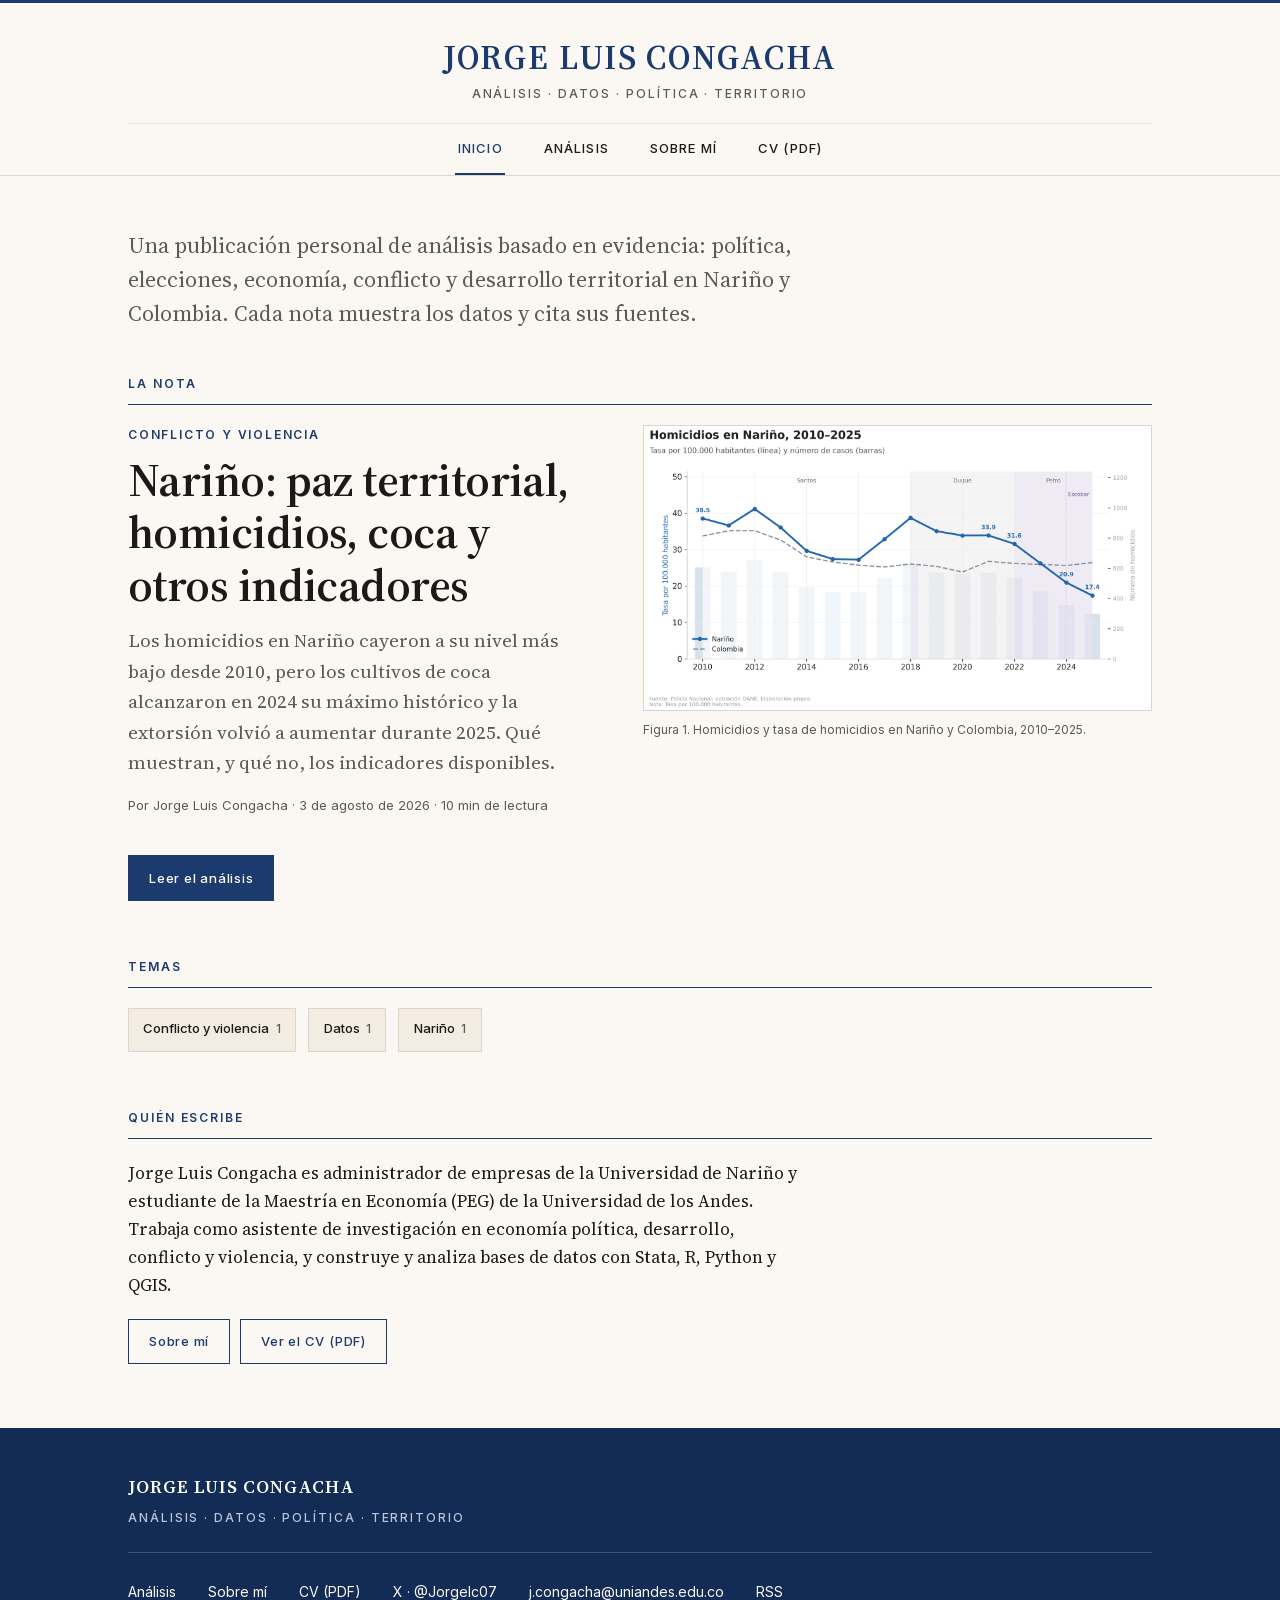
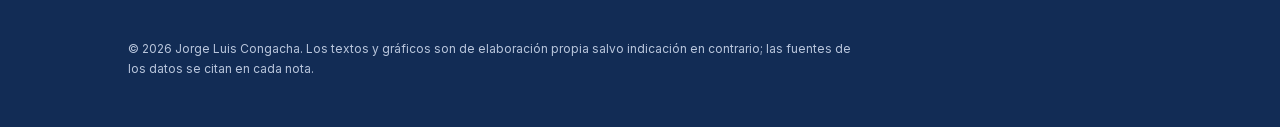
==== docs/index.html @ a746e148 "Sitio generado Salida commiteada para que GitHub Pages la sirva directamente, sin build remoto. Se r" ====
<!doctype html>
<html lang="es">
<head>
<meta charset="utf-8">
<meta name="viewport" content="width=device-width, initial-scale=1">
<title>Jorge Luis Congacha · Análisis · Datos · Política · Territorio</title>
<meta name="description" content="Notas de análisis basadas en datos sobre política, elecciones, economía, conflicto y desarrollo territorial en Nariño y Colombia.">
<link rel="canonical" href="https://jorgelc07.github.io/">
<meta name="author" content="Jorge Luis Congacha">
<meta name="theme-color" content="#1B3B6F">

<meta property="og:type" content="website">
<meta property="og:site_name" content="Jorge Luis Congacha">
<meta property="og:locale" content="es_CO">
<meta property="og:title" content="Jorge Luis Congacha · Análisis · Datos · Política · Territorio">
<meta property="og:description" content="Notas de análisis basadas en datos sobre política, elecciones, economía, conflicto y desarrollo territorial en Nariño y Colombia.">
<meta property="og:url" content="https://jorgelc07.github.io/">
<meta property="og:image" content="https://jorgelc07.github.io/assets/img/social/portada.png">
<meta property="og:image:width" content="1200">
<meta property="og:image:height" content="630">
<meta property="og:image:alt" content="Jorge Luis Congacha · Análisis · Datos · Política · Territorio">


<meta name="twitter:card" content="summary_large_image">
<meta name="twitter:title" content="Jorge Luis Congacha · Análisis · Datos · Política · Territorio">
<meta name="twitter:description" content="Notas de análisis basadas en datos sobre política, elecciones, economía, conflicto y desarrollo territorial en Nariño y Colombia.">
<meta name="twitter:image" content="https://jorgelc07.github.io/assets/img/social/portada.png">
<meta name="twitter:creator" content="@Jorgelc07">

<link rel="icon" href="favicon.svg" type="image/svg+xml">
<link rel="apple-touch-icon" href="assets/img/icono-180.png">
<link rel="alternate" type="application/rss+xml" title="Jorge Luis Congacha" href="feed.xml">
<link rel="preload" as="font" type="font/woff2" href="assets/fuentes/source-serif-4-normal-latin.woff2" crossorigin>
<link rel="stylesheet" href="assets/fuentes/fuentes.css">
<link rel="stylesheet" href="assets/css/estilo.css">
</head>
<body class="pagina-portada">
  <a class="saltar" href="#contenido">Saltar al contenido</a>
  <header class="masthead">
    <div class="contenedor">
      <p class="masthead__marca">
        <a href="index.html">Jorge Luis Congacha</a>
      </p>
      <p class="masthead__lema">Análisis · Datos · Política · Territorio</p>
      <nav class="menu" aria-label="Secciones">
        <ul>
        <li><a href="index.html" aria-current="page">Inicio</a></li>
        <li><a href="analisis/index.html">Análisis</a></li>
        <li><a href="sobre-mi/index.html">Sobre mí</a></li>
        <li><a class="menu__cv" href="assets/documentos/cv-jorge-luis-congacha.pdf">CV<span class="menu__cv-largo"> (PDF)</span></a></li>
        </ul>
      </nav>
    </div>
  </header>
  <main id="contenido">
    <div class="contenedor">
      <p class="entradilla-sitio">Una publicación personal de análisis basado en evidencia: política, elecciones, economía, conflicto y desarrollo territorial en Nariño y Colombia. Cada nota muestra los datos y cita sus fuentes.</p>

      <section class="destacado" aria-labelledby="destacado-titulo">
        <p class="etiqueta-seccion">La nota</p>
        <div class="destacado__grid">
          <div class="destacado__texto">
            <p class="antetitulo">Conflicto y violencia</p>
            <h2 class="destacado__titulo" id="destacado-titulo">
              <a href="articulos/narino-paz-territorial-homicidios-coca/index.html">Nariño: paz territorial, homicidios, coca y otros indicadores</a>
            </h2>
            <p class="destacado__bajada">Los homicidios en Nariño cayeron a su nivel más bajo desde 2010, pero los cultivos de coca alcanzaron en 2024 su máximo histórico y la extorsión volvió a aumentar durante 2025. Qué muestran, y qué no, los indicadores disponibles.</p>
            <p class="metadatos">Por Jorge Luis Congacha · <time datetime="2026-08-03">3 de agosto de 2026</time> · 10 min de lectura</p>
            <p><a class="boton" href="articulos/narino-paz-territorial-homicidios-coca/index.html">Leer el análisis</a></p>
          </div>
          <figure class="destacado__figura">
            <a href="articulos/narino-paz-territorial-homicidios-coca/index.html" tabindex="-1" aria-hidden="true">
              <img src="assets/img/graficos/fig01-homicidios-narino-colombia-2010-2025.png" alt="" width="1600" height="896" decoding="async">
            </a>
            <figcaption>Figura 1. Homicidios y tasa de homicidios en Nariño y Colombia, 2010–2025.</figcaption>
          </figure>
        </div>
      </section>

      <section class="seccion" aria-labelledby="temas-titulo">
        <h2 class="seccion__titulo" id="temas-titulo">Temas</h2>
        <ul class="temas">
      <li><a href="temas/conflicto-y-violencia/index.html">Conflicto y violencia <span>1</span></a></li>
      <li><a href="temas/datos/index.html">Datos <span>1</span></a></li>
      <li><a href="temas/narino/index.html">Nariño <span>1</span></a></li>
    </ul>
      </section>

      <section class="seccion perfil-breve" aria-labelledby="quien">
        <h2 class="seccion__titulo" id="quien">Quién escribe</h2>
        <p>Jorge Luis Congacha es administrador de empresas de la Universidad de Nariño y estudiante de la Maestría en Economía (PEG) de la Universidad de los Andes. Trabaja como asistente de investigación en economía política, desarrollo, conflicto y violencia, y construye y analiza bases de datos con Stata, R, Python y QGIS.</p>
        <p class="perfil-breve__acciones">
          <a class="boton boton--secundario" href="sobre-mi/index.html">Sobre mí</a>
          <a class="boton boton--secundario" href="assets/documentos/cv-jorge-luis-congacha.pdf">Ver el CV (PDF)</a>
        </p>
      </section>
    </div>
  </main>
  <footer class="pie">
    <div class="contenedor">
      <p class="pie__marca">Jorge Luis Congacha</p>
      <p class="pie__lema">Análisis · Datos · Política · Territorio</p>
      <ul class="pie__enlaces">
        <li><a href="analisis/index.html">Análisis</a></li>
        <li><a href="sobre-mi/index.html">Sobre mí</a></li>
        <li><a href="assets/documentos/cv-jorge-luis-congacha.pdf">CV (PDF)</a></li>
        <li><a href="https://x.com/Jorgelc07" rel="me noopener">X · @Jorgelc07</a></li>
        <li><a href="mailto:j.congacha@uniandes.edu.co">j.congacha@uniandes.edu.co</a></li>
        <li><a href="feed.xml">RSS</a></li>
      </ul>
      <p class="pie__legal">© 2026 Jorge Luis Congacha. Los textos y gráficos son de elaboración propia salvo indicación en contrario; las fuentes de los datos se citan en cada nota.</p>
    </div>
  </footer>
</body>
</html>
---- docs/assets/fuentes/fuentes.css ----
/* Tipografías auto-alojadas. Generado por scripts/descargar_fuentes.py.
   Source Serif 4 y Inter: SIL Open Font License 1.1.
   No editar a mano: se regenera con el script. */

@font-face {
  font-family: 'Inter';
  font-style: normal;
  font-weight: 400;
  font-display: swap;
  src: url(inter-normal-latin-ext.woff2) format('woff2');
  unicode-range: U+0100-02BA, U+02BD-02C5, U+02C7-02CC, U+02CE-02D7, U+02DD-02FF, U+0304, U+0308, U+0329, U+1D00-1DBF, U+1E00-1E9F, U+1EF2-1EFF, U+2020, U+20A0-20AB, U+20AD-20C0, U+2113, U+2C60-2C7F, U+A720-A7FF;
}

@font-face {
  font-family: 'Inter';
  font-style: normal;
  font-weight: 400;
  font-display: swap;
  src: url(inter-normal-latin.woff2) format('woff2');
  unicode-range: U+0000-00FF, U+0131, U+0152-0153, U+02BB-02BC, U+02C6, U+02DA, U+02DC, U+0304, U+0308, U+0329, U+2000-206F, U+20AC, U+2122, U+2191, U+2193, U+2212, U+2215, U+FEFF, U+FFFD;
}

@font-face {
  font-family: 'Inter';
  font-style: normal;
  font-weight: 500;
  font-display: swap;
  src: url(inter-normal-latin-ext.woff2) format('woff2');
  unicode-range: U+0100-02BA, U+02BD-02C5, U+02C7-02CC, U+02CE-02D7, U+02DD-02FF, U+0304, U+0308, U+0329, U+1D00-1DBF, U+1E00-1E9F, U+1EF2-1EFF, U+2020, U+20A0-20AB, U+20AD-20C0, U+2113, U+2C60-2C7F, U+A720-A7FF;
}

@font-face {
  font-family: 'Inter';
  font-style: normal;
  font-weight: 500;
  font-display: swap;
  src: url(inter-normal-latin.woff2) format('woff2');
  unicode-range: U+0000-00FF, U+0131, U+0152-0153, U+02BB-02BC, U+02C6, U+02DA, U+02DC, U+0304, U+0308, U+0329, U+2000-206F, U+20AC, U+2122, U+2191, U+2193, U+2212, U+2215, U+FEFF, U+FFFD;
}

@font-face {
  font-family: 'Inter';
  font-style: normal;
  font-weight: 600;
  font-display: swap;
  src: url(inter-normal-latin-ext.woff2) format('woff2');
  unicode-range: U+0100-02BA, U+02BD-02C5, U+02C7-02CC, U+02CE-02D7, U+02DD-02FF, U+0304, U+0308, U+0329, U+1D00-1DBF, U+1E00-1E9F, U+1EF2-1EFF, U+2020, U+20A0-20AB, U+20AD-20C0, U+2113, U+2C60-2C7F, U+A720-A7FF;
}

@font-face {
  font-family: 'Inter';
  font-style: normal;
  font-weight: 600;
  font-display: swap;
  src: url(inter-normal-latin.woff2) format('woff2');
  unicode-range: U+0000-00FF, U+0131, U+0152-0153, U+02BB-02BC, U+02C6, U+02DA, U+02DC, U+0304, U+0308, U+0329, U+2000-206F, U+20AC, U+2122, U+2191, U+2193, U+2212, U+2215, U+FEFF, U+FFFD;
}

@font-face {
  font-family: 'Source Serif 4';
  font-style: italic;
  font-weight: 400;
  font-display: swap;
  src: url(source-serif-4-italic-latin-ext.woff2) format('woff2');
  unicode-range: U+0100-02BA, U+02BD-02C5, U+02C7-02CC, U+02CE-02D7, U+02DD-02FF, U+0304, U+0308, U+0329, U+1D00-1DBF, U+1E00-1E9F, U+1EF2-1EFF, U+2020, U+20A0-20AB, U+20AD-20C0, U+2113, U+2C60-2C7F, U+A720-A7FF;
}

@font-face {
  font-family: 'Source Serif 4';
  font-style: italic;
  font-weight: 400;
  font-display: swap;
  src: url(source-serif-4-italic-latin.woff2) format('woff2');
  unicode-range: U+0000-00FF, U+0131, U+0152-0153, U+02BB-02BC, U+02C6, U+02DA, U+02DC, U+0304, U+0308, U+0329, U+2000-206F, U+20AC, U+2122, U+2191, U+2193, U+2212, U+2215, U+FEFF, U+FFFD;
}

@font-face {
  font-family: 'Source Serif 4';
  font-style: normal;
  font-weight: 400;
  font-display: swap;
  src: url(source-serif-4-normal-latin-ext.woff2) format('woff2');
  unicode-range: U+0100-02BA, U+02BD-02C5, U+02C7-02CC, U+02CE-02D7, U+02DD-02FF, U+0304, U+0308, U+0329, U+1D00-1DBF, U+1E00-1E9F, U+1EF2-1EFF, U+2020, U+20A0-20AB, U+20AD-20C0, U+2113, U+2C60-2C7F, U+A720-A7FF;
}

@font-face {
  font-family: 'Source Serif 4';
  font-style: normal;
  font-weight: 400;
  font-display: swap;
  src: url(source-serif-4-normal-latin.woff2) format('woff2');
  unicode-range: U+0000-00FF, U+0131, U+0152-0153, U+02BB-02BC, U+02C6, U+02DA, U+02DC, U+0304, U+0308, U+0329, U+2000-206F, U+20AC, U+2122, U+2191, U+2193, U+2212, U+2215, U+FEFF, U+FFFD;
}

@font-face {
  font-family: 'Source Serif 4';
  font-style: normal;
  font-weight: 600;
  font-display: swap;
  src: url(source-serif-4-normal-latin-ext.woff2) format('woff2');
  unicode-range: U+0100-02BA, U+02BD-02C5, U+02C7-02CC, U+02CE-02D7, U+02DD-02FF, U+0304, U+0308, U+0329, U+1D00-1DBF, U+1E00-1E9F, U+1EF2-1EFF, U+2020, U+20A0-20AB, U+20AD-20C0, U+2113, U+2C60-2C7F, U+A720-A7FF;
}

@font-face {
  font-family: 'Source Serif 4';
  font-style: normal;
  font-weight: 600;
  font-display: swap;
  src: url(source-serif-4-normal-latin.woff2) format('woff2');
  unicode-range: U+0000-00FF, U+0131, U+0152-0153, U+02BB-02BC, U+02C6, U+02DA, U+02DC, U+0304, U+0308, U+0329, U+2000-206F, U+20AC, U+2122, U+2191, U+2193, U+2212, U+2215, U+FEFF, U+FFFD;
}

@font-face {
  font-family: 'Source Serif 4';
  font-style: normal;
  font-weight: 700;
  font-display: swap;
  src: url(source-serif-4-normal-latin-ext.woff2) format('woff2');
  unicode-range: U+0100-02BA, U+02BD-02C5, U+02C7-02CC, U+02CE-02D7, U+02DD-02FF, U+0304, U+0308, U+0329, U+1D00-1DBF, U+1E00-1E9F, U+1EF2-1EFF, U+2020, U+20A0-20AB, U+20AD-20C0, U+2113, U+2C60-2C7F, U+A720-A7FF;
}

@font-face {
  font-family: 'Source Serif 4';
  font-style: normal;
  font-weight: 700;
  font-display: swap;
  src: url(source-serif-4-normal-latin.woff2) format('woff2');
  unicode-range: U+0000-00FF, U+0131, U+0152-0153, U+02BB-02BC, U+02C6, U+02DA, U+02DC, U+0304, U+0308, U+0329, U+2000-206F, U+20AC, U+2122, U+2191, U+2193, U+2212, U+2215, U+FEFF, U+FFFD;
}
---- docs/assets/css/estilo.css ----
/* ==========================================================================
   Jorge Luis Congacha — hoja de estilos única
   Publicación personal de análisis. Estética de prensa impresa:
   papel cálido, azul editorial, serif para leer, sans para la interfaz.
   Sin frameworks. Sin JavaScript. Mobile primero.
   ========================================================================== */

:root {
  /* Color */
  --azul: #1B3B6F;          /* azul editorial: cabecera, titulares, enlaces */
  --azul-profundo: #122C55; /* hover, pie de página */
  --azul-claro: #3763A5;    /* acentos discretos */
  --papel: #FBF8F3;         /* fondo general, nunca blanco puro */
  --papel-sombra: #F2ECE2;  /* bloques secundarios */
  --blanco: #FFFFFF;        /* solo las placas de los gráficos */
  --tinta: #1B1A18;         /* texto de lectura */
  --gris-tinta: #5E5951;    /* metadatos, pies de figura */
  --filete: #DDD5C8;        /* líneas */
  --filete-suave: #EAE3D7;

  /* Tipografía */
  --serif: 'Source Serif 4', Georgia, 'Times New Roman', serif;
  --sans: 'Inter', -apple-system, BlinkMacSystemFont, 'Segoe UI', Roboto, sans-serif;

  /* Medidas */
  --columna-texto: 36rem;   /* ancho cómodo de lectura, ~68 caracteres */
  --columna-ancha: 54rem;   /* gráficos: se salen del texto sin desbordar */
  --contenedor: 68rem;
  --margen: 1.25rem;
}

/* --------------------------------------------------------------- base */

*, *::before, *::after { box-sizing: border-box; }

html {
  -webkit-text-size-adjust: 100%;
  scroll-behavior: smooth;
  /* Ancla los saltos internos por debajo de la cabecera */
  scroll-padding-top: 2rem;
}

body {
  margin: 0;
  background: var(--papel);
  color: var(--tinta);
  font-family: var(--serif);
  font-size: 1.0625rem;
  line-height: 1.7;
  border-top: 3px solid var(--azul);
  -webkit-font-smoothing: antialiased;
  text-rendering: optimizeLegibility;
  overflow-wrap: break-word;
}

img { max-width: 100%; height: auto; display: block; }

a { color: var(--azul); text-decoration-thickness: 1px; text-underline-offset: 0.15em; }
a:hover { color: var(--azul-profundo); }

:focus-visible {
  outline: 2px solid var(--azul);
  outline-offset: 3px;
  border-radius: 1px;
}

hr {
  border: 0;
  border-top: 1px solid var(--filete);
  margin: 2.5rem 0;
}

code {
  font-family: ui-monospace, SFMono-Regular, Menlo, monospace;
  font-size: 0.9em;
  background: var(--papel-sombra);
  padding: 0.1em 0.35em;
}

.saltar {
  position: absolute;
  left: -9999px;
  top: 0;
  background: var(--azul);
  color: var(--papel);
  padding: 0.75rem 1.25rem;
  font-family: var(--sans);
  font-size: 0.9375rem;
  z-index: 10;
}
.saltar:focus { left: 0; color: var(--papel); }

.contenedor {
  width: 100%;
  max-width: var(--contenedor);
  margin: 0 auto;
  padding: 0 var(--margen);
}
.contenedor--estrecho { max-width: 46rem; }

/* --------------------------------------------------------- cabecera */

.masthead {
  border-bottom: 1px solid var(--filete);
  padding: 1.5rem 0 0;
  text-align: center;
}

.masthead__marca {
  margin: 0;
  font-family: var(--serif);
  font-weight: 600;
  font-size: clamp(1.375rem, 1.05rem + 1.6vw, 2.125rem);
  line-height: 1.1;
  letter-spacing: 0.055em;
  text-transform: uppercase;
}
.masthead__marca a { color: var(--azul); text-decoration: none; }
.masthead__marca a:hover { color: var(--azul-profundo); }

.masthead__lema {
  margin: 0.5rem 0 0;
  font-family: var(--sans);
  font-size: 0.75rem;
  font-weight: 500;
  letter-spacing: 0.16em;
  text-transform: uppercase;
  color: var(--gris-tinta);
}

.menu { margin-top: 1.125rem; border-top: 1px solid var(--filete-suave); }
.menu ul {
  list-style: none;
  margin: 0;
  padding: 0;
  display: flex;
  flex-wrap: wrap;
  justify-content: center;
  gap: 0 1.5rem;
}
.menu a {
  display: block;
  padding: 0.85rem 0.15rem;
  font-family: var(--sans);
  font-size: 0.8125rem;
  font-weight: 500;
  letter-spacing: 0.09em;
  text-transform: uppercase;
  color: var(--tinta);
  text-decoration: none;
  border-bottom: 2px solid transparent;
}
.menu a:hover { color: var(--azul); border-bottom-color: var(--filete); }
.menu a[aria-current="page"] { color: var(--azul); border-bottom-color: var(--azul); }

/* --------------------------------------------------------- elementos comunes */

.antetitulo {
  margin: 0 0 0.5rem;
  font-family: var(--sans);
  font-size: 0.75rem;
  font-weight: 600;
  letter-spacing: 0.15em;
  text-transform: uppercase;
  color: var(--azul);
}
.antetitulo a { color: inherit; text-decoration: none; }
.antetitulo a:hover { text-decoration: underline; }

.metadatos {
  margin: 0;
  font-family: var(--sans);
  font-size: 0.8125rem;
  line-height: 1.6;
  color: var(--gris-tinta);
}
.metadatos a { color: var(--gris-tinta); }

.bajada {
  font-family: var(--serif);
  font-size: clamp(1.0625rem, 1rem + 0.4vw, 1.25rem);
  line-height: 1.55;
  color: var(--gris-tinta);
  margin: 0.75rem 0 0;
}

.etiqueta-seccion,
.seccion__titulo {
  font-family: var(--sans);
  font-size: 0.75rem;
  font-weight: 600;
  letter-spacing: 0.16em;
  text-transform: uppercase;
  color: var(--azul);
  margin: 0 0 1.25rem;
  padding-bottom: 0.6rem;
  border-bottom: 1px solid var(--azul);
}

.boton {
  display: inline-block;
  min-height: 44px;
  padding: 0.7rem 1.25rem;
  background: var(--azul);
  color: var(--papel);
  font-family: var(--sans);
  font-size: 0.8125rem;
  font-weight: 500;
  letter-spacing: 0.06em;
  line-height: 1.6;
  text-decoration: none;
  border: 1px solid var(--azul);
  transition: background-color 0.15s ease;
}
.boton:hover { background: var(--azul-profundo); border-color: var(--azul-profundo); color: var(--papel); }

.boton--secundario {
  background: transparent;
  color: var(--azul);
}
.boton--secundario:hover { background: var(--azul); color: var(--papel); }

.acciones {
  display: flex;
  flex-wrap: wrap;
  gap: 0.625rem;
  margin-top: 1.5rem;
}

/* --------------------------------------------------------- portada */

.entradilla-sitio {
  max-width: 42rem;
  margin: 2.5rem 0 2.75rem;
  font-family: var(--serif);
  font-size: clamp(1.125rem, 1.03rem + 0.5vw, 1.375rem);
  line-height: 1.55;
  color: var(--gris-tinta);
}

.destacado { margin-bottom: 3.5rem; }

.destacado__grid { display: grid; gap: 1.75rem; }

.destacado__titulo {
  font-family: var(--serif);
  font-weight: 600;
  font-size: clamp(1.75rem, 1.25rem + 2.2vw, 2.875rem);
  line-height: 1.14;
  letter-spacing: -0.012em;
  margin: 0;
}
.destacado__titulo a { color: var(--tinta); text-decoration: none; }
.destacado__titulo a:hover { color: var(--azul); }

.destacado__bajada {
  font-family: var(--serif);
  font-size: clamp(1.0625rem, 1rem + 0.35vw, 1.1875rem);
  line-height: 1.6;
  color: var(--gris-tinta);
  margin: 0.9rem 0 1.1rem;
}

.destacado__texto .boton { margin-top: 1.35rem; }
.destacado__texto p:last-child { margin-bottom: 0; }

.destacado__figura { margin: 0; }
.destacado__figura img {
  width: 100%;
  background: var(--blanco);
  border: 1px solid var(--filete);
}
.destacado__figura figcaption {
  margin-top: 0.6rem;
  font-family: var(--sans);
  font-size: 0.75rem;
  line-height: 1.5;
  color: var(--gris-tinta);
}

.seccion { margin-bottom: 3.5rem; }
.seccion__mas {
  margin: 1.5rem 0 0;
  font-family: var(--sans);
  font-size: 0.8125rem;
  letter-spacing: 0.04em;
}

/* --------------------------------------------------------- listado de notas */

.lista-notas { display: grid; gap: 0; }

.resena {
  display: grid;
  gap: 1rem;
  padding: 1.5rem 0;
  border-bottom: 1px solid var(--filete-suave);
}
.resena:first-child { padding-top: 0; }

.resena__imagen { display: block; }
.resena__imagen img {
  width: 100%;
  background: var(--blanco);
  border: 1px solid var(--filete);
}

.resena__titulo {
  font-family: var(--serif);
  font-weight: 600;
  font-size: clamp(1.25rem, 1.13rem + 0.6vw, 1.5rem);
  line-height: 1.22;
  margin: 0 0 0.5rem;
}
.resena__titulo a { color: var(--tinta); text-decoration: none; }
.resena__titulo a:hover { color: var(--azul); }

.resena__bajada {
  margin: 0 0 0.6rem;
  font-size: 1rem;
  line-height: 1.6;
  color: var(--gris-tinta);
}

/* --------------------------------------------------------- temas */

.temas {
  list-style: none;
  margin: 0;
  padding: 0;
  display: flex;
  flex-wrap: wrap;
  gap: 0.5rem 0.75rem;
}
.temas a {
  display: inline-flex;
  align-items: baseline;
  gap: 0.4rem;
  min-height: 44px;
  padding: 0.55rem 0.9rem;
  border: 1px solid var(--filete);
  background: var(--papel-sombra);
  font-family: var(--sans);
  font-size: 0.8125rem;
  font-weight: 500;
  color: var(--tinta);
  text-decoration: none;
}
.temas a:hover { border-color: var(--azul); color: var(--azul); }
.temas span { font-size: 0.75rem; color: var(--gris-tinta); }

/* --------------------------------------------------------- perfil breve */

.perfil-breve p {
  max-width: 42rem;
  margin: 0 0 1.25rem;
  font-size: 1.0625rem;
  line-height: 1.65;
}
.perfil-breve__acciones {
  display: flex;
  flex-wrap: wrap;
  gap: 0.625rem;
}

/* --------------------------------------------------------- cabecera de sección */

.cabecera-seccion {
  padding: 2.5rem 0 1.75rem;
  border-bottom: 1px solid var(--filete);
  margin-bottom: 0.5rem;
}
.cabecera-seccion h1 {
  font-family: var(--serif);
  font-weight: 600;
  font-size: clamp(1.875rem, 1.4rem + 2vw, 2.75rem);
  line-height: 1.15;
  margin: 0;
  color: var(--tinta);
}

/* --------------------------------------------------------- la nota */

.nota { padding: 0 0 1rem; }

.nota__cabecera {
  max-width: var(--columna-texto);
  margin: 0 auto;
  padding: 2.5rem var(--margen) 2rem;
  border-bottom: 1px solid var(--filete);
  /* El padding lateral se suma al ancho para no estrechar el texto */
  box-sizing: content-box;
}

.nota__cabecera h1 {
  font-family: var(--serif);
  font-weight: 600;
  font-size: clamp(1.875rem, 1.25rem + 2.7vw, 3rem);
  line-height: 1.12;
  letter-spacing: -0.014em;
  margin: 0;
  color: var(--tinta);
  text-wrap: balance;
}

.firma {
  margin-top: 1.5rem;
  padding-top: 1.15rem;
  border-top: 1px solid var(--filete-suave);
}
.firma__autor {
  margin: 0 0 0.3rem;
  font-family: var(--sans);
  font-size: 0.9375rem;
  line-height: 1.5;
}
.firma__autor strong { font-weight: 600; }

/* Rejilla del cuerpo: el texto va en la columna central y los gráficos
   se salen a una columna más ancha, sin desbordar nunca la pantalla. */
.cuerpo {
  display: grid;
  /* Los sufijos -start y -end son palabras reservadas de CSS: solo con ellas
     funciona la forma corta `grid-column: texto`. No traducirlos. */
  grid-template-columns:
    [ancho-start] minmax(var(--margen), 1fr)
    [texto-start] min(var(--columna-texto), 100% - var(--margen) * 2)
    [texto-end] minmax(var(--margen), 1fr)
    [ancho-end];
  max-width: var(--columna-ancha);
  margin: 0 auto;
  padding: 2rem 0 0;
}
.cuerpo > * { grid-column: texto; margin-left: 0; margin-right: 0; }

.cuerpo p {
  margin: 0 0 1.4rem;
  font-size: clamp(1.0625rem, 1.02rem + 0.22vw, 1.1875rem);
  line-height: 1.75;
}
.cuerpo p.entradilla {
  font-size: clamp(1.1875rem, 1.1rem + 0.4vw, 1.375rem);
  line-height: 1.6;
  color: var(--tinta);
  margin-bottom: 1.6rem;
}

.cuerpo h2 {
  font-family: var(--serif);
  font-weight: 600;
  font-size: clamp(1.4375rem, 1.2rem + 1.05vw, 1.875rem);
  line-height: 1.22;
  margin: 3rem 0 1.1rem;
  padding-top: 1.1rem;
  border-top: 2px solid var(--azul);
  color: var(--azul);
}
.cuerpo h3 {
  font-family: var(--serif);
  font-weight: 600;
  font-size: clamp(1.1875rem, 1.1rem + 0.45vw, 1.375rem);
  line-height: 1.3;
  margin: 2.25rem 0 0.75rem;
}

.cuerpo ul, .cuerpo ol { margin: 0 0 1.4rem; padding-left: 1.35rem; }
.cuerpo li { margin-bottom: 0.55rem; line-height: 1.7; }

.cita {
  margin: 2rem 0;
  padding: 0 0 0 1.25rem;
  border-left: 3px solid var(--azul);
}
.cita p {
  font-size: clamp(1.125rem, 1.05rem + 0.4vw, 1.3125rem);
  line-height: 1.5;
  color: var(--azul);
  margin: 0;
}

/* Gráficos: lámina blanca con filete, porque los PNG traen fondo blanco. */
.figura {
  grid-column: ancho;
  margin: 2.5rem 0 2.75rem;
  padding: 0 var(--margen);
}
.figura picture { display: block; }
.figura img {
  width: 100%;
  background: var(--blanco);
  border: 1px solid var(--filete);
}
.figura figcaption {
  display: block;
  margin-top: 0.75rem;
  font-family: var(--sans);
  font-size: 0.8125rem;
  line-height: 1.55;
  color: var(--gris-tinta);
}
.figura__pie {
  display: block;
  font-weight: 500;
  color: var(--tinta);
}
.figura__fuente,
.figura__nota {
  display: block;
  margin-top: 0.2rem;
  font-size: 0.75rem;
  color: var(--gris-tinta);
}

/* --------------------------------------------------------- fuentes y cierre */

.fuentes,
.nota__pie {
  max-width: var(--columna-texto);
  margin: 0 auto;
  padding-left: var(--margen);
  padding-right: var(--margen);
  box-sizing: content-box;
}

.fuentes {
  margin-top: 3rem;
  padding-top: 1.5rem;
  border-top: 2px solid var(--azul);
}
.fuentes h2 {
  font-family: var(--sans);
  font-size: 0.75rem;
  font-weight: 600;
  letter-spacing: 0.16em;
  text-transform: uppercase;
  color: var(--azul);
  margin: 0 0 1rem;
}
.fuentes ul { margin: 0; padding-left: 1.15rem; }
.fuentes li {
  margin-bottom: 0.6rem;
  font-family: var(--sans);
  font-size: 0.875rem;
  line-height: 1.6;
  color: var(--gris-tinta);
}

.nota__pie {
  margin-top: 2.5rem;
  padding-top: 1.5rem;
  border-top: 1px solid var(--filete);
}
.nota__pie .metadatos { margin-bottom: 0.5rem; }
.volver {
  font-family: var(--sans);
  font-size: 0.8125rem;
  font-weight: 500;
  letter-spacing: 0.04em;
}

/* --------------------------------------------------------- páginas fijas */

.pagina .cuerpo {
  display: block;
  max-width: none;
  padding-top: 2rem;
}
.pagina .cuerpo p.entradilla { font-size: clamp(1.125rem, 1.05rem + 0.35vw, 1.25rem); }
.pagina .cuerpo h2 { font-size: clamp(1.3125rem, 1.2rem + 0.6vw, 1.625rem); }
.acciones--pagina { margin-top: 2rem; }

/* --------------------------------------------------------- pie de página */

.pie {
  margin-top: 4rem;
  padding: 2.75rem 0 3rem;
  background: var(--azul-profundo);
  color: var(--papel);
}
.pie__marca {
  margin: 0;
  font-family: var(--serif);
  font-weight: 600;
  font-size: 1.125rem;
  letter-spacing: 0.055em;
  text-transform: uppercase;
}
.pie__lema {
  margin: 0.35rem 0 1.5rem;
  font-family: var(--sans);
  font-size: 0.75rem;
  font-weight: 500;
  letter-spacing: 0.16em;
  text-transform: uppercase;
  color: #B9C6DC;
}
.pie__enlaces {
  list-style: none;
  margin: 0 0 1.75rem;
  padding: 0;
  display: flex;
  flex-wrap: wrap;
  gap: 0.25rem 1.5rem;
  border-top: 1px solid rgba(251, 248, 243, 0.2);
  padding-top: 1.25rem;
}
.pie__enlaces a {
  display: block;
  padding: 0.4rem 0;
  font-family: var(--sans);
  font-size: 0.875rem;
  color: var(--papel);
  text-decoration: none;
  border-bottom: 1px solid transparent;
}
.pie__enlaces a:hover { color: var(--papel); border-bottom-color: var(--papel); }
.pie__legal {
  margin: 0;
  max-width: 46rem;
  font-family: var(--sans);
  font-size: 0.75rem;
  line-height: 1.65;
  color: #B9C6DC;
}
.pie :focus-visible { outline-color: var(--papel); }

/* ==========================================================================
   Pantallas medianas y grandes
   ========================================================================== */

/* En móvil los gráficos van de borde a borde: son densos y cada píxel de ancho
   cuenta para que se lean los números. El pie conserva su margen. */
@media (max-width: 33.99em) {
  .figura { padding: 0; }
  .figura img { border-left: 0; border-right: 0; }
  .figura figcaption { padding: 0 var(--margen); }
}

@media (min-width: 34em) {
  body { font-size: 1.125rem; }

  .resena {
    grid-template-columns: 11rem 1fr;
    gap: 1.25rem;
    align-items: start;
  }
  .resena--grande { grid-template-columns: 1fr; }
}

@media (min-width: 48em) {
  :root { --margen: 2rem; }

  .masthead { padding-top: 2.25rem; }
  .menu ul { gap: 0 2.25rem; }

  .destacado__grid {
    grid-template-columns: 1fr 1.1fr;
    gap: 2.5rem;
    align-items: start;
  }

  .resena { grid-template-columns: 14rem 1fr; gap: 1.75rem; padding: 2rem 0; }

  .pie__enlaces { gap: 0.25rem 2rem; }
}

@media (min-width: 62em) {
  .entradilla-sitio { margin-top: 3.25rem; }
  .destacado__grid { gap: 3.25rem; }
  .nota__cabecera { padding-top: 3.5rem; }
}

/* ==========================================================================
   Accesibilidad e impresión
   ========================================================================== */

@media (prefers-reduced-motion: reduce) {
  html { scroll-behavior: auto; }
  *, *::before, *::after {
    animation-duration: 0.01ms !important;
    animation-iteration-count: 1 !important;
    transition-duration: 0.01ms !important;
  }
}

@media print {
  body { background: #fff; border-top: 0; font-size: 11pt; }
  .masthead .menu, .acciones, .pie__enlaces, .saltar, .seccion__mas { display: none; }
  .pie { background: none; color: #000; margin-top: 2rem; padding-top: 1rem; border-top: 1px solid #999; }
  .pie__lema, .pie__legal { color: #444; }
  .cuerpo { display: block; max-width: none; }
  .figura { padding: 0; break-inside: avoid; }
  a { text-decoration: underline; }
}
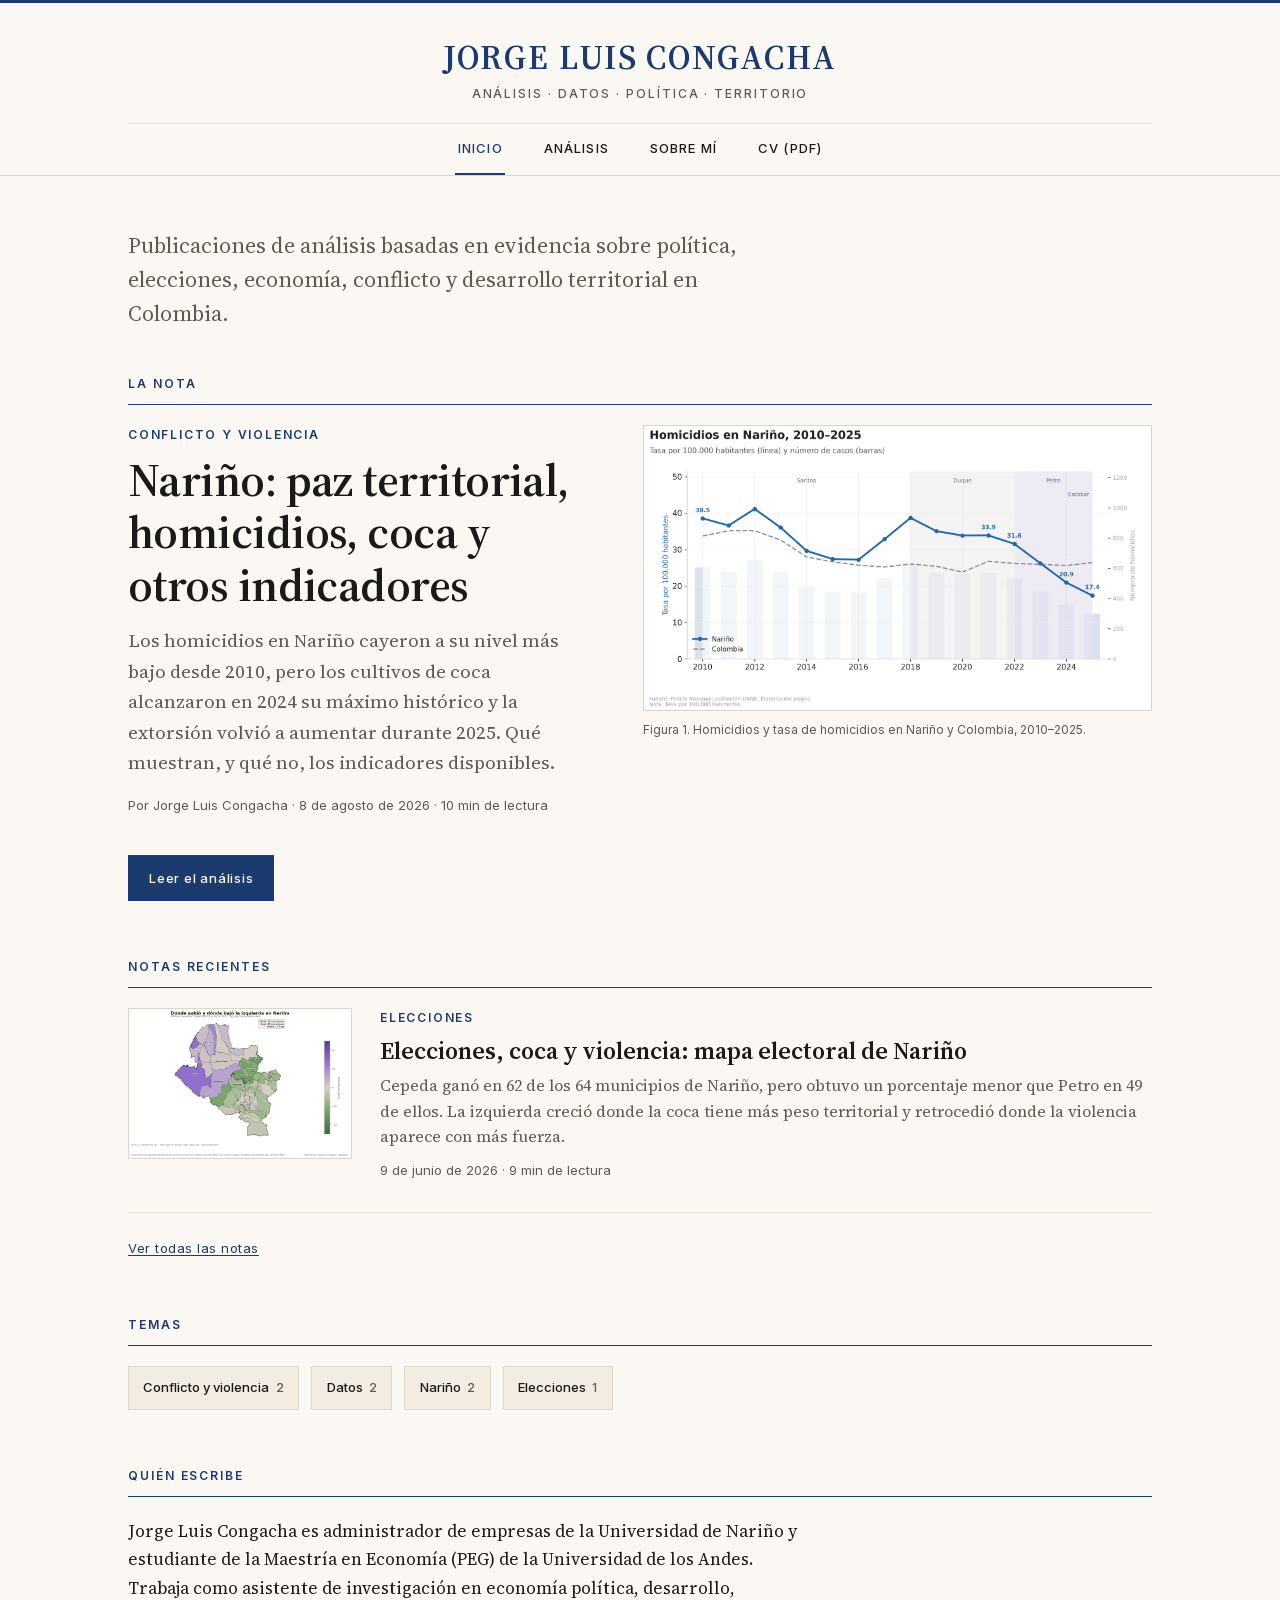
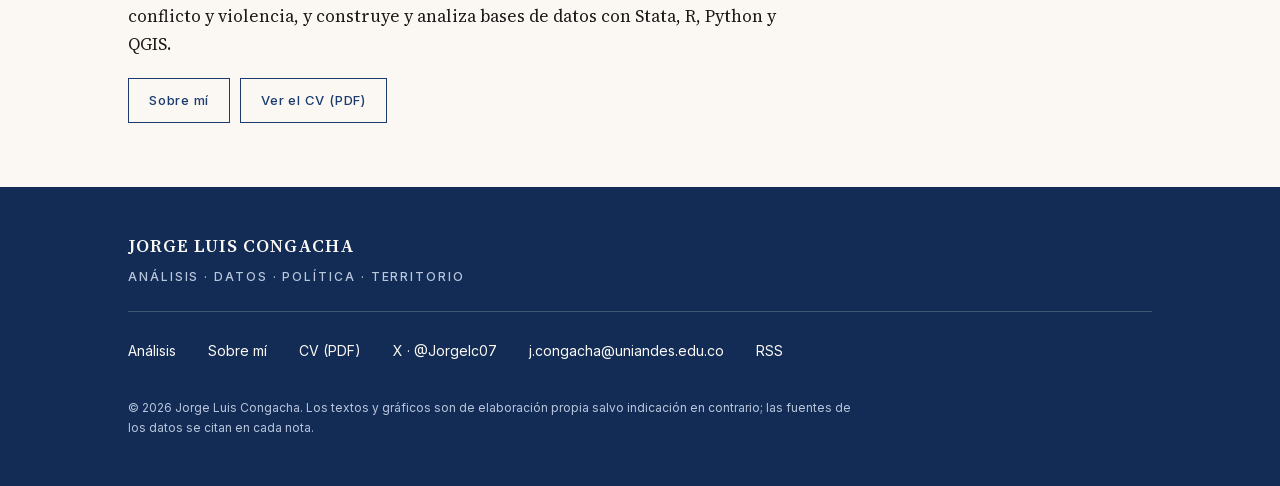
==== commit 3f7f1100: "Publica la segunda nota: Elecciones, coca y violencia Texto transcrito íntegro del .docx final, con " ====
--- a/docs/index.html
+++ b/docs/index.html
@@ -54,7 +54,7 @@
   </header>
   <main id="contenido">
     <div class="contenedor">
-      <p class="entradilla-sitio">Una publicación personal de análisis basado en evidencia: política, elecciones, economía, conflicto y desarrollo territorial en Nariño y Colombia. Cada nota muestra los datos y cita sus fuentes.</p>
+      <p class="entradilla-sitio">Publicaciones de análisis basadas en evidencia sobre política, elecciones, economía, conflicto y desarrollo territorial en Colombia.</p>
 
       <section class="destacado" aria-labelledby="destacado-titulo">
         <p class="etiqueta-seccion">La nota</p>
@@ -65,7 +65,7 @@
               <a href="articulos/narino-paz-territorial-homicidios-coca/index.html">Nariño: paz territorial, homicidios, coca y otros indicadores</a>
             </h2>
             <p class="destacado__bajada">Los homicidios en Nariño cayeron a su nivel más bajo desde 2010, pero los cultivos de coca alcanzaron en 2024 su máximo histórico y la extorsión volvió a aumentar durante 2025. Qué muestran, y qué no, los indicadores disponibles.</p>
-            <p class="metadatos">Por Jorge Luis Congacha · <time datetime="2026-08-03">3 de agosto de 2026</time> · 10 min de lectura</p>
+            <p class="metadatos">Por Jorge Luis Congacha · <time datetime="2026-08-08">8 de agosto de 2026</time> · 10 min de lectura</p>
             <p><a class="boton" href="articulos/narino-paz-territorial-homicidios-coca/index.html">Leer el análisis</a></p>
           </div>
           <figure class="destacado__figura">
@@ -77,12 +77,30 @@
         </div>
       </section>
 
+      <section class="seccion" aria-labelledby="recientes">
+        <h2 class="seccion__titulo" id="recientes">Notas recientes</h2>
+        <div class="lista-notas">
+          <article class="resena">
+      <a class="resena__imagen" href="articulos/elecciones-coca-violencia-mapa-electoral-narino/index.html" tabindex="-1" aria-hidden="true">
+        <img src="assets/img/graficos/elec01-mapa-cambio-izquierda-narino.png" alt="" loading="lazy" decoding="async">
+      </a>
+      <div class="resena__texto">
+        <p class="antetitulo">Elecciones</p>
+        <h3 class="resena__titulo"><a href="articulos/elecciones-coca-violencia-mapa-electoral-narino/index.html">Elecciones, coca y violencia: mapa electoral de Nariño</a></h3>
+        <p class="resena__bajada">Cepeda ganó en 62 de los 64 municipios de Nariño, pero obtuvo un porcentaje menor que Petro en 49 de ellos. La izquierda creció donde la coca tiene más peso territorial y retrocedió donde la violencia aparece con más fuerza.</p>
+        <p class="metadatos"><time datetime="2026-06-09">9 de junio de 2026</time> · 9 min de lectura</p>
+      </div>
+    </article>
+        </div>
+        <p class="seccion__mas"><a href="analisis/index.html">Ver todas las notas</a></p>
+      </section>
       <section class="seccion" aria-labelledby="temas-titulo">
         <h2 class="seccion__titulo" id="temas-titulo">Temas</h2>
         <ul class="temas">
-      <li><a href="temas/conflicto-y-violencia/index.html">Conflicto y violencia <span>1</span></a></li>
-      <li><a href="temas/datos/index.html">Datos <span>1</span></a></li>
-      <li><a href="temas/narino/index.html">Nariño <span>1</span></a></li>
+      <li><a href="temas/conflicto-y-violencia/index.html">Conflicto y violencia <span>2</span></a></li>
+      <li><a href="temas/datos/index.html">Datos <span>2</span></a></li>
+      <li><a href="temas/narino/index.html">Nariño <span>2</span></a></li>
+      <li><a href="temas/elecciones/index.html">Elecciones <span>1</span></a></li>
     </ul>
       </section>
 
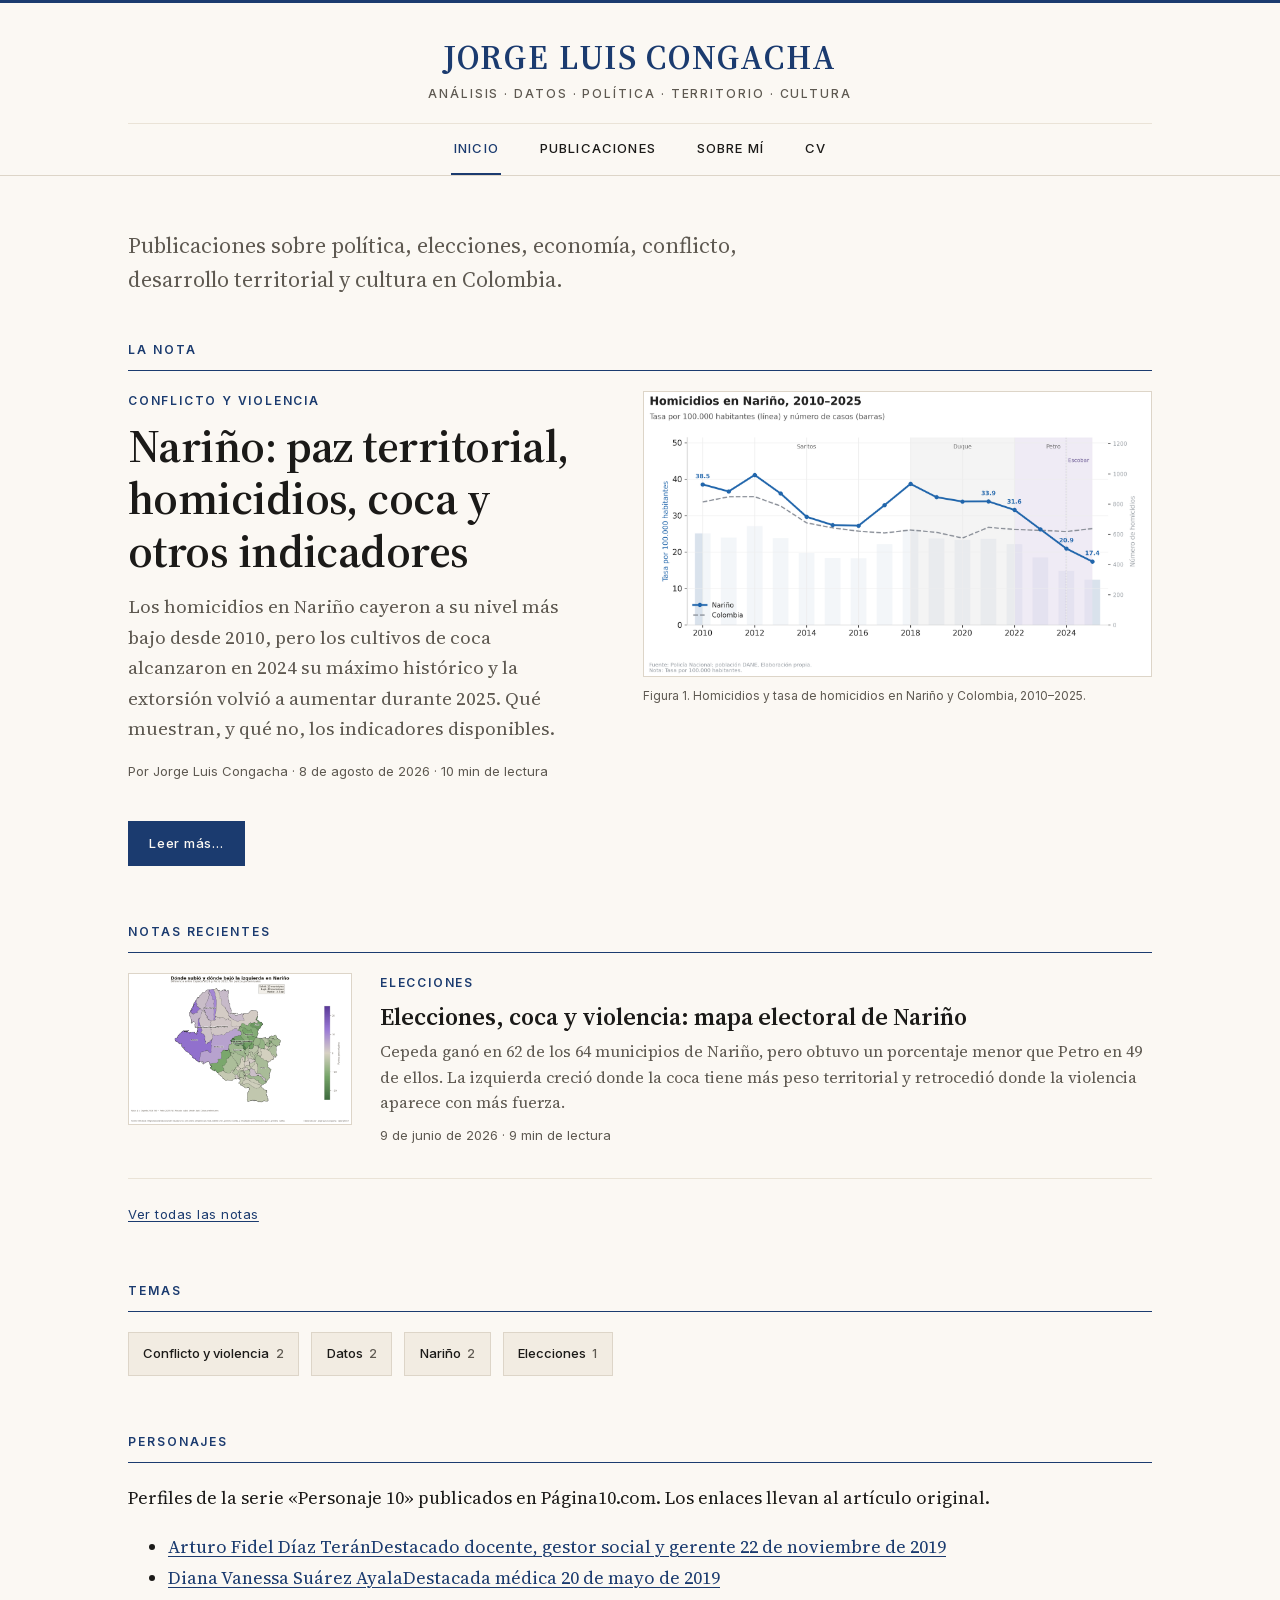
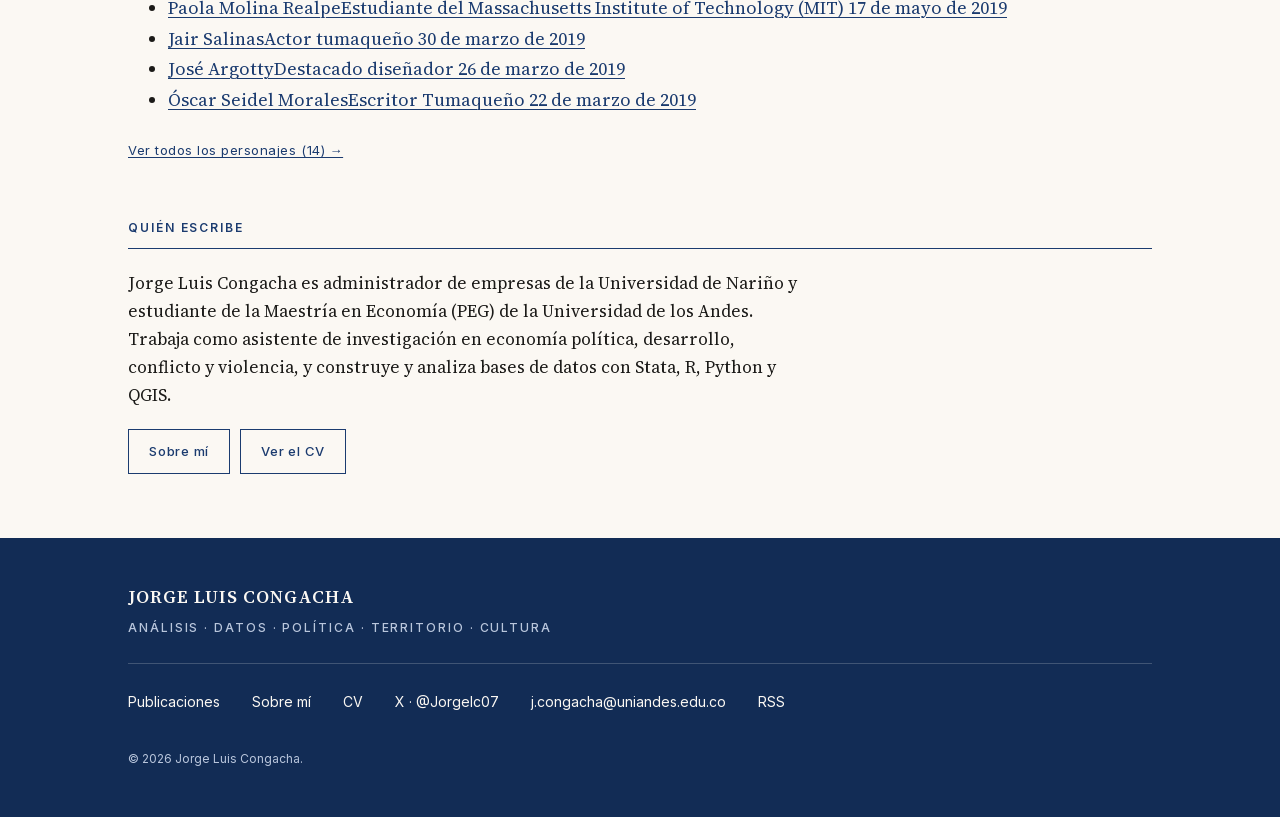
==== commit 00599495: "Añade la colección Personajes Perfiles de la serie «Personaje 10» publicados en Página10.com. El sit" ====
--- a/docs/index.html
+++ b/docs/index.html
@@ -3,7 +3,7 @@
 <head>
 <meta charset="utf-8">
 <meta name="viewport" content="width=device-width, initial-scale=1">
-<title>Jorge Luis Congacha · Análisis · Datos · Política · Territorio</title>
+<title>Jorge Luis Congacha · Análisis · Datos · Política · Territorio · Cultura</title>
 <meta name="description" content="Notas de análisis basadas en datos sobre política, elecciones, economía, conflicto y desarrollo territorial en Nariño y Colombia.">
 <link rel="canonical" href="https://jorgelc07.github.io/">
 <meta name="author" content="Jorge Luis Congacha">
@@ -12,17 +12,17 @@
 <meta property="og:type" content="website">
 <meta property="og:site_name" content="Jorge Luis Congacha">
 <meta property="og:locale" content="es_CO">
-<meta property="og:title" content="Jorge Luis Congacha · Análisis · Datos · Política · Territorio">
+<meta property="og:title" content="Jorge Luis Congacha · Análisis · Datos · Política · Territorio · Cultura">
 <meta property="og:description" content="Notas de análisis basadas en datos sobre política, elecciones, economía, conflicto y desarrollo territorial en Nariño y Colombia.">
 <meta property="og:url" content="https://jorgelc07.github.io/">
 <meta property="og:image" content="https://jorgelc07.github.io/assets/img/social/portada.png">
 <meta property="og:image:width" content="1200">
 <meta property="og:image:height" content="630">
-<meta property="og:image:alt" content="Jorge Luis Congacha · Análisis · Datos · Política · Territorio">
+<meta property="og:image:alt" content="Jorge Luis Congacha · Análisis · Datos · Política · Territorio · Cultura">
 
 
 <meta name="twitter:card" content="summary_large_image">
-<meta name="twitter:title" content="Jorge Luis Congacha · Análisis · Datos · Política · Territorio">
+<meta name="twitter:title" content="Jorge Luis Congacha · Análisis · Datos · Política · Territorio · Cultura">
 <meta name="twitter:description" content="Notas de análisis basadas en datos sobre política, elecciones, economía, conflicto y desarrollo territorial en Nariño y Colombia.">
 <meta name="twitter:image" content="https://jorgelc07.github.io/assets/img/social/portada.png">
 <meta name="twitter:creator" content="@Jorgelc07">
@@ -41,20 +41,20 @@
       <p class="masthead__marca">
         <a href="index.html">Jorge Luis Congacha</a>
       </p>
-      <p class="masthead__lema">Análisis · Datos · Política · Territorio</p>
+      <p class="masthead__lema">Análisis · Datos · Política · Territorio · Cultura</p>
       <nav class="menu" aria-label="Secciones">
         <ul>
         <li><a href="index.html" aria-current="page">Inicio</a></li>
-        <li><a href="analisis/index.html">Análisis</a></li>
+        <li><a href="analisis/index.html">Publicaciones</a></li>
         <li><a href="sobre-mi/index.html">Sobre mí</a></li>
-        <li><a class="menu__cv" href="assets/documentos/cv-jorge-luis-congacha.pdf">CV<span class="menu__cv-largo"> (PDF)</span></a></li>
+        <li><a class="menu__cv" href="assets/documentos/cv-jorge-luis-congacha.pdf">CV</a></li>
         </ul>
       </nav>
     </div>
   </header>
   <main id="contenido">
     <div class="contenedor">
-      <p class="entradilla-sitio">Publicaciones de análisis basadas en evidencia sobre política, elecciones, economía, conflicto y desarrollo territorial en Colombia.</p>
+      <p class="entradilla-sitio">Publicaciones sobre política, elecciones, economía, conflicto, desarrollo territorial y cultura en Colombia.</p>
 
       <section class="destacado" aria-labelledby="destacado-titulo">
         <p class="etiqueta-seccion">La nota</p>
@@ -66,7 +66,7 @@
             </h2>
             <p class="destacado__bajada">Los homicidios en Nariño cayeron a su nivel más bajo desde 2010, pero los cultivos de coca alcanzaron en 2024 su máximo histórico y la extorsión volvió a aumentar durante 2025. Qué muestran, y qué no, los indicadores disponibles.</p>
             <p class="metadatos">Por Jorge Luis Congacha · <time datetime="2026-08-08">8 de agosto de 2026</time> · 10 min de lectura</p>
-            <p><a class="boton" href="articulos/narino-paz-territorial-homicidios-coca/index.html">Leer el análisis</a></p>
+            <p><a class="boton" href="articulos/narino-paz-territorial-homicidios-coca/index.html">Leer más...</a></p>
           </div>
           <figure class="destacado__figura">
             <a href="articulos/narino-paz-territorial-homicidios-coca/index.html" tabindex="-1" aria-hidden="true">
@@ -104,12 +104,62 @@
     </ul>
       </section>
 
+      <section class="seccion personajes" aria-labelledby="personajes-titulo">
+        <h2 class="seccion__titulo" id="personajes-titulo">Personajes</h2>
+        <p class="personajes__intro">Perfiles de la serie «Personaje 10» publicados en Página10.com. Los enlaces llevan al artículo original.</p>
+        <ul class="personajes__lista">
+        <li class="personaje">
+          <a class="personaje__enlace" href="https://pagina10.com/web/destacado-docente-gestor-social-y-gerente-arturo-fidel-diaz-teran-es-el-personaje-10/" target="_blank" rel="noopener noreferrer">
+            <span class="personaje__texto">
+              <span class="personaje__persona">Arturo Fidel Díaz Terán</span><span class="personaje__descriptor">Destacado docente, gestor social y gerente</span>
+            </span><time class="personaje__fecha" datetime="2019-11-22">22 de noviembre de 2019</time>
+          </a>
+        </li>
+        <li class="personaje">
+          <a class="personaje__enlace" href="https://pagina10.com/web/destacada-medica-diana-vanessa-suarez-ayala-es-la-personaje-10-del-dia/" target="_blank" rel="noopener noreferrer">
+            <span class="personaje__texto">
+              <span class="personaje__persona">Diana Vanessa Suárez Ayala</span><span class="personaje__descriptor">Destacada médica</span>
+            </span><time class="personaje__fecha" datetime="2019-05-20">20 de mayo de 2019</time>
+          </a>
+        </li>
+        <li class="personaje">
+          <a class="personaje__enlace" href="https://pagina10.com/web/estudiante-del-massachusetts-institute-of-technology-mit-paola-molina-realpe-es-la-personaje-10-del-dia/" target="_blank" rel="noopener noreferrer">
+            <span class="personaje__texto">
+              <span class="personaje__persona">Paola Molina Realpe</span><span class="personaje__descriptor">Estudiante del Massachusetts Institute of Technology (MIT)</span>
+            </span><time class="personaje__fecha" datetime="2019-05-17">17 de mayo de 2019</time>
+          </a>
+        </li>
+        <li class="personaje">
+          <a class="personaje__enlace" href="https://pagina10.com/web/actor-tumaqueno-jair-salinas-es-el-personaje-10-del-dia/" target="_blank" rel="noopener noreferrer">
+            <span class="personaje__texto">
+              <span class="personaje__persona">Jair Salinas</span><span class="personaje__descriptor">Actor tumaqueño</span>
+            </span><time class="personaje__fecha" datetime="2019-03-30">30 de marzo de 2019</time>
+          </a>
+        </li>
+        <li class="personaje">
+          <a class="personaje__enlace" href="https://pagina10.com/web/destacado-disenador-jose-argotty-es-el-personaje-10-del-dia/" target="_blank" rel="noopener noreferrer">
+            <span class="personaje__texto">
+              <span class="personaje__persona">José Argotty</span><span class="personaje__descriptor">Destacado diseñador</span>
+            </span><time class="personaje__fecha" datetime="2019-03-26">26 de marzo de 2019</time>
+          </a>
+        </li>
+        <li class="personaje">
+          <a class="personaje__enlace" href="https://pagina10.com/web/escritor-tumaqueno-oscar-seidel-morales-es-el-personaje-10-del-dia/" target="_blank" rel="noopener noreferrer">
+            <span class="personaje__texto">
+              <span class="personaje__persona">Óscar Seidel Morales</span><span class="personaje__descriptor">Escritor Tumaqueño</span>
+            </span><time class="personaje__fecha" datetime="2019-03-22">22 de marzo de 2019</time>
+          </a>
+        </li>
+        </ul>
+        <p class="seccion__mas"><a href="personajes/index.html">Ver todos los personajes (14) →</a></p>
+      </section>
+
       <section class="seccion perfil-breve" aria-labelledby="quien">
         <h2 class="seccion__titulo" id="quien">Quién escribe</h2>
         <p>Jorge Luis Congacha es administrador de empresas de la Universidad de Nariño y estudiante de la Maestría en Economía (PEG) de la Universidad de los Andes. Trabaja como asistente de investigación en economía política, desarrollo, conflicto y violencia, y construye y analiza bases de datos con Stata, R, Python y QGIS.</p>
         <p class="perfil-breve__acciones">
           <a class="boton boton--secundario" href="sobre-mi/index.html">Sobre mí</a>
-          <a class="boton boton--secundario" href="assets/documentos/cv-jorge-luis-congacha.pdf">Ver el CV (PDF)</a>
+          <a class="boton boton--secundario" href="assets/documentos/cv-jorge-luis-congacha.pdf">Ver el CV</a>
         </p>
       </section>
     </div>
@@ -117,16 +167,16 @@
   <footer class="pie">
     <div class="contenedor">
       <p class="pie__marca">Jorge Luis Congacha</p>
-      <p class="pie__lema">Análisis · Datos · Política · Territorio</p>
+      <p class="pie__lema">Análisis · Datos · Política · Territorio · Cultura</p>
       <ul class="pie__enlaces">
-        <li><a href="analisis/index.html">Análisis</a></li>
+        <li><a href="analisis/index.html">Publicaciones</a></li>
         <li><a href="sobre-mi/index.html">Sobre mí</a></li>
-        <li><a href="assets/documentos/cv-jorge-luis-congacha.pdf">CV (PDF)</a></li>
+        <li><a href="assets/documentos/cv-jorge-luis-congacha.pdf">CV</a></li>
         <li><a href="https://x.com/Jorgelc07" rel="me noopener">X · @Jorgelc07</a></li>
         <li><a href="mailto:j.congacha@uniandes.edu.co">j.congacha@uniandes.edu.co</a></li>
         <li><a href="feed.xml">RSS</a></li>
       </ul>
-      <p class="pie__legal">© 2026 Jorge Luis Congacha. Los textos y gráficos son de elaboración propia salvo indicación en contrario; las fuentes de los datos se citan en cada nota.</p>
+      <p class="pie__legal">© 2026 Jorge Luis Congacha.</p>
     </div>
   </footer>
 </body>
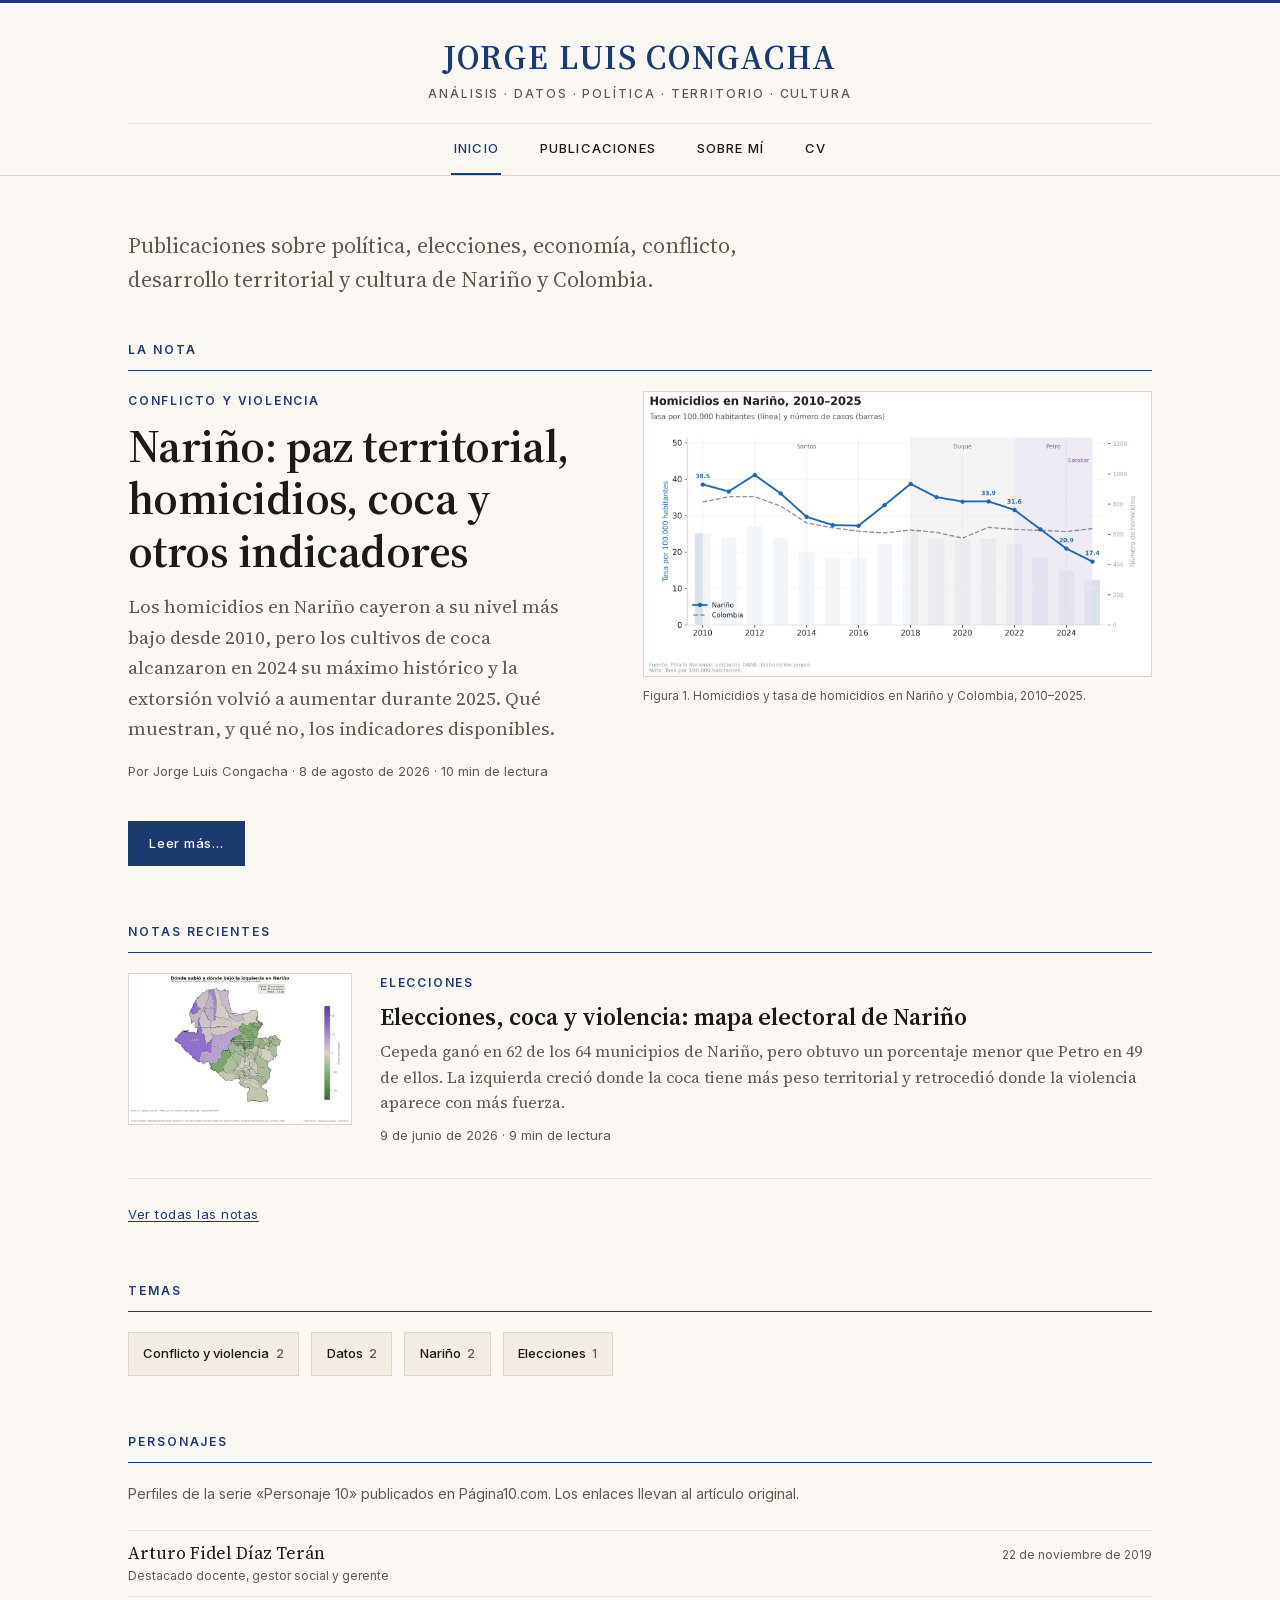
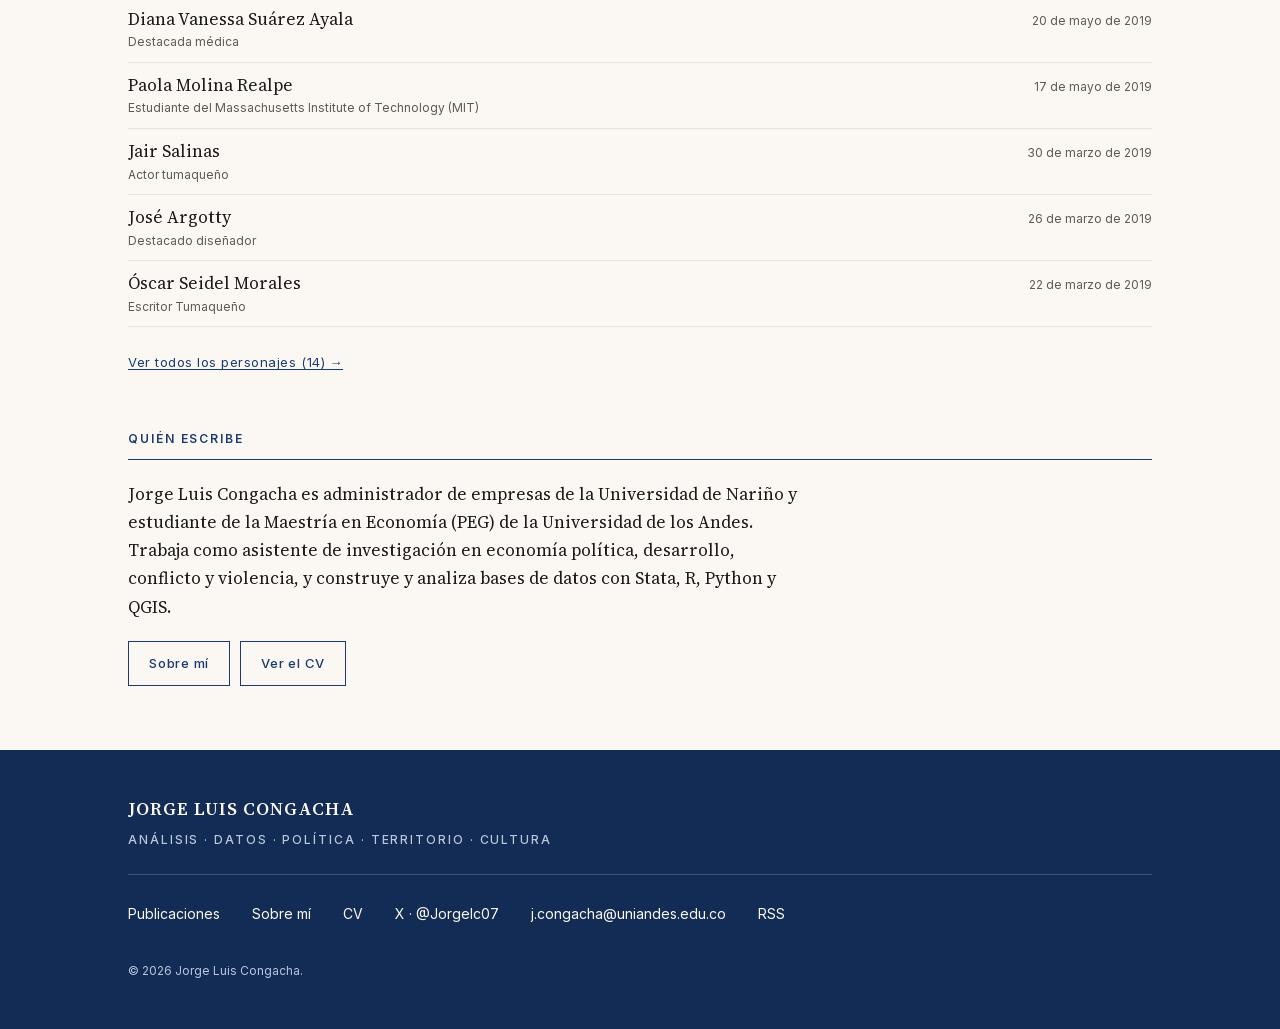
==== commit 943a77fc: "Precisa el alcance territorial en la presentación de la portada «…y cultura en Colombia» pasa a «…y " ====
--- a/docs/index.html
+++ b/docs/index.html
@@ -54,7 +54,7 @@
   </header>
   <main id="contenido">
     <div class="contenedor">
-      <p class="entradilla-sitio">Publicaciones sobre política, elecciones, economía, conflicto, desarrollo territorial y cultura en Colombia.</p>
+      <p class="entradilla-sitio">Publicaciones sobre política, elecciones, economía, conflicto, desarrollo territorial y cultura de Nariño y Colombia.</p>
 
       <section class="destacado" aria-labelledby="destacado-titulo">
         <p class="etiqueta-seccion">La nota</p>
--- a/docs/assets/css/estilo.css
+++ b/docs/assets/css/estilo.css
@@ -136,7 +136,10 @@
   display: flex;
   flex-wrap: wrap;
   justify-content: center;
-  gap: 0 1.5rem;
+  /* La separación se encoge en pantallas estrechas para que los cuatro enlaces
+     quepan en una sola fila. Con «Publicaciones» (125 px) y una separación fija
+     de 24 px la fila medía 351 px y se partía en dos justo a 390 px. */
+  gap: 0 clamp(0.7rem, 3.2vw, 1.5rem);
 }
 .menu a {
   display: block;
@@ -348,6 +351,114 @@
 }
 .temas a:hover { border-color: var(--azul); color: var(--azul); }
 .temas span { font-size: 0.75rem; color: var(--gris-tinta); }
+
+/* --------------------------------------------------------- personajes
+
+   Colección de perfiles publicados en Página10.com. Son enlaces externos, así
+   que se listan como un índice tipográfico —filete, nombre, oficio— y no como
+   tarjetas: no son contenido de este sitio y no deben competir visualmente
+   con las notas propias.                                                    */
+
+.personajes__intro,
+.personajes__aviso {
+  max-width: 42rem;
+  margin: 0 0 1.5rem;
+  font-family: var(--sans);
+  font-size: 0.875rem;
+  line-height: 1.6;
+  color: var(--gris-tinta);
+}
+.personajes__aviso {
+  padding: 0.9rem 1.1rem;
+  background: var(--papel-sombra);
+  border-left: 3px solid var(--azul);
+  margin-bottom: 2.5rem;
+}
+
+.personajes__lista {
+  list-style: none;
+  margin: 0;
+  padding: 0;
+}
+
+.personaje {
+  border-bottom: 1px solid var(--filete-suave);
+}
+.personaje:first-child { border-top: 1px solid var(--filete-suave); }
+
+.personaje__enlace {
+  display: block;
+  min-height: 44px;
+  padding: 0.7rem 0;
+  text-decoration: none;
+  color: var(--tinta);
+}
+.personaje__enlace:hover .personaje__persona {
+  color: var(--azul);
+  text-decoration: underline;
+  text-underline-offset: 0.15em;
+}
+
+.personaje__persona {
+  display: block;
+  font-family: var(--serif);
+  font-size: 1.0625rem;
+  line-height: 1.35;
+}
+.personaje__descriptor {
+  display: block;
+  margin-top: 0.15rem;
+  font-family: var(--sans);
+  font-size: 0.75rem;
+  line-height: 1.45;
+  color: var(--gris-tinta);
+}
+
+.personajes__anio { margin-bottom: 2.75rem; }
+
+.personajes__anio-titulo {
+  display: flex;
+  align-items: baseline;
+  gap: 0.6rem;
+  margin: 0 0 0.75rem;
+  padding-bottom: 0.5rem;
+  border-bottom: 2px solid var(--azul);
+  font-family: var(--serif);
+  font-weight: 600;
+  font-size: 1.375rem;
+  line-height: 1.2;
+  color: var(--azul);
+}
+.personajes__anio-titulo span {
+  font-family: var(--sans);
+  font-size: 0.75rem;
+  font-weight: 500;
+  color: var(--gris-tinta);
+}
+
+.personaje__fecha {
+  display: block;
+  margin-top: 0.2rem;
+  font-family: var(--sans);
+  font-size: 0.75rem;
+  line-height: 1.45;
+  color: var(--gris-tinta);
+}
+
+@media (min-width: 48em) {
+  .personaje__enlace {
+    display: flex;
+    align-items: baseline;
+    gap: 1.25rem;
+  }
+  .personaje__texto { flex: 1 1 auto; }
+  .personaje__fecha {
+    flex: 0 0 auto;
+    margin-top: 0;
+    text-align: right;
+    white-space: nowrap;
+  }
+}
 
 /* --------------------------------------------------------- perfil breve */
 
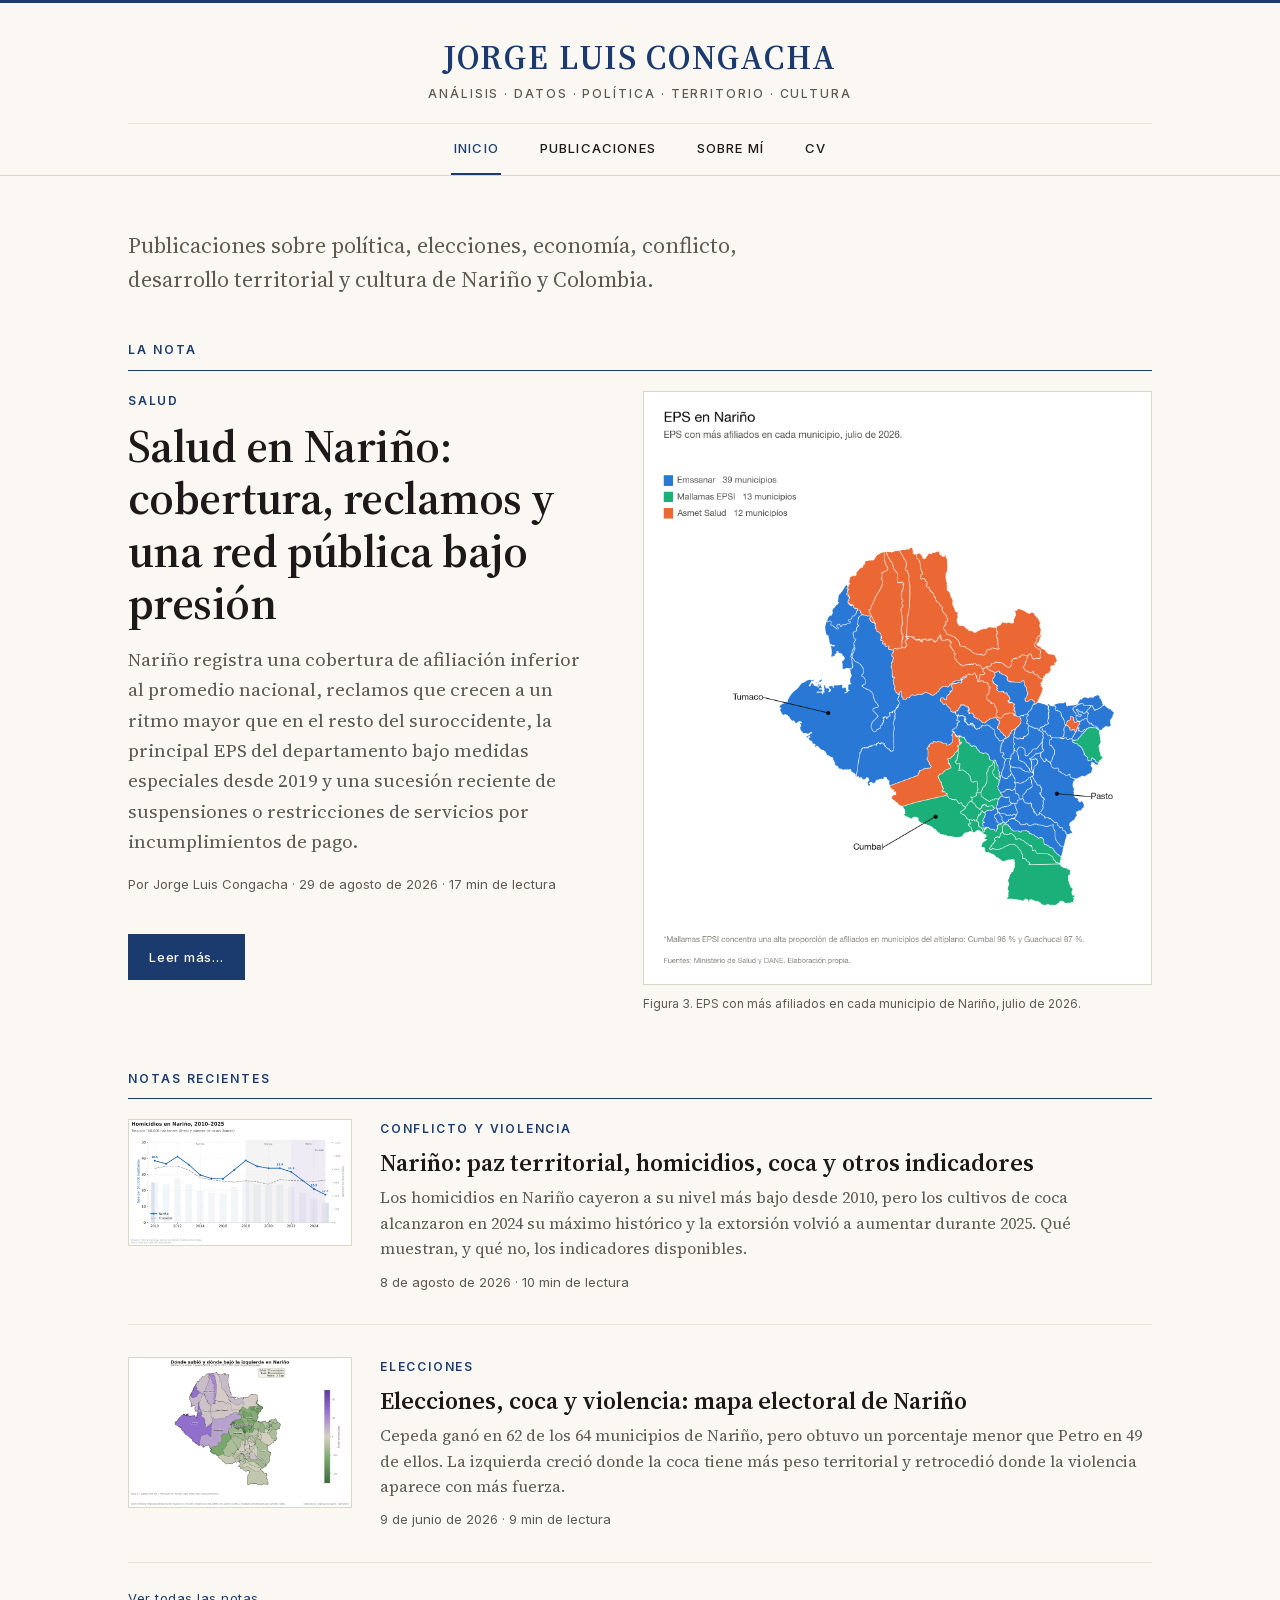
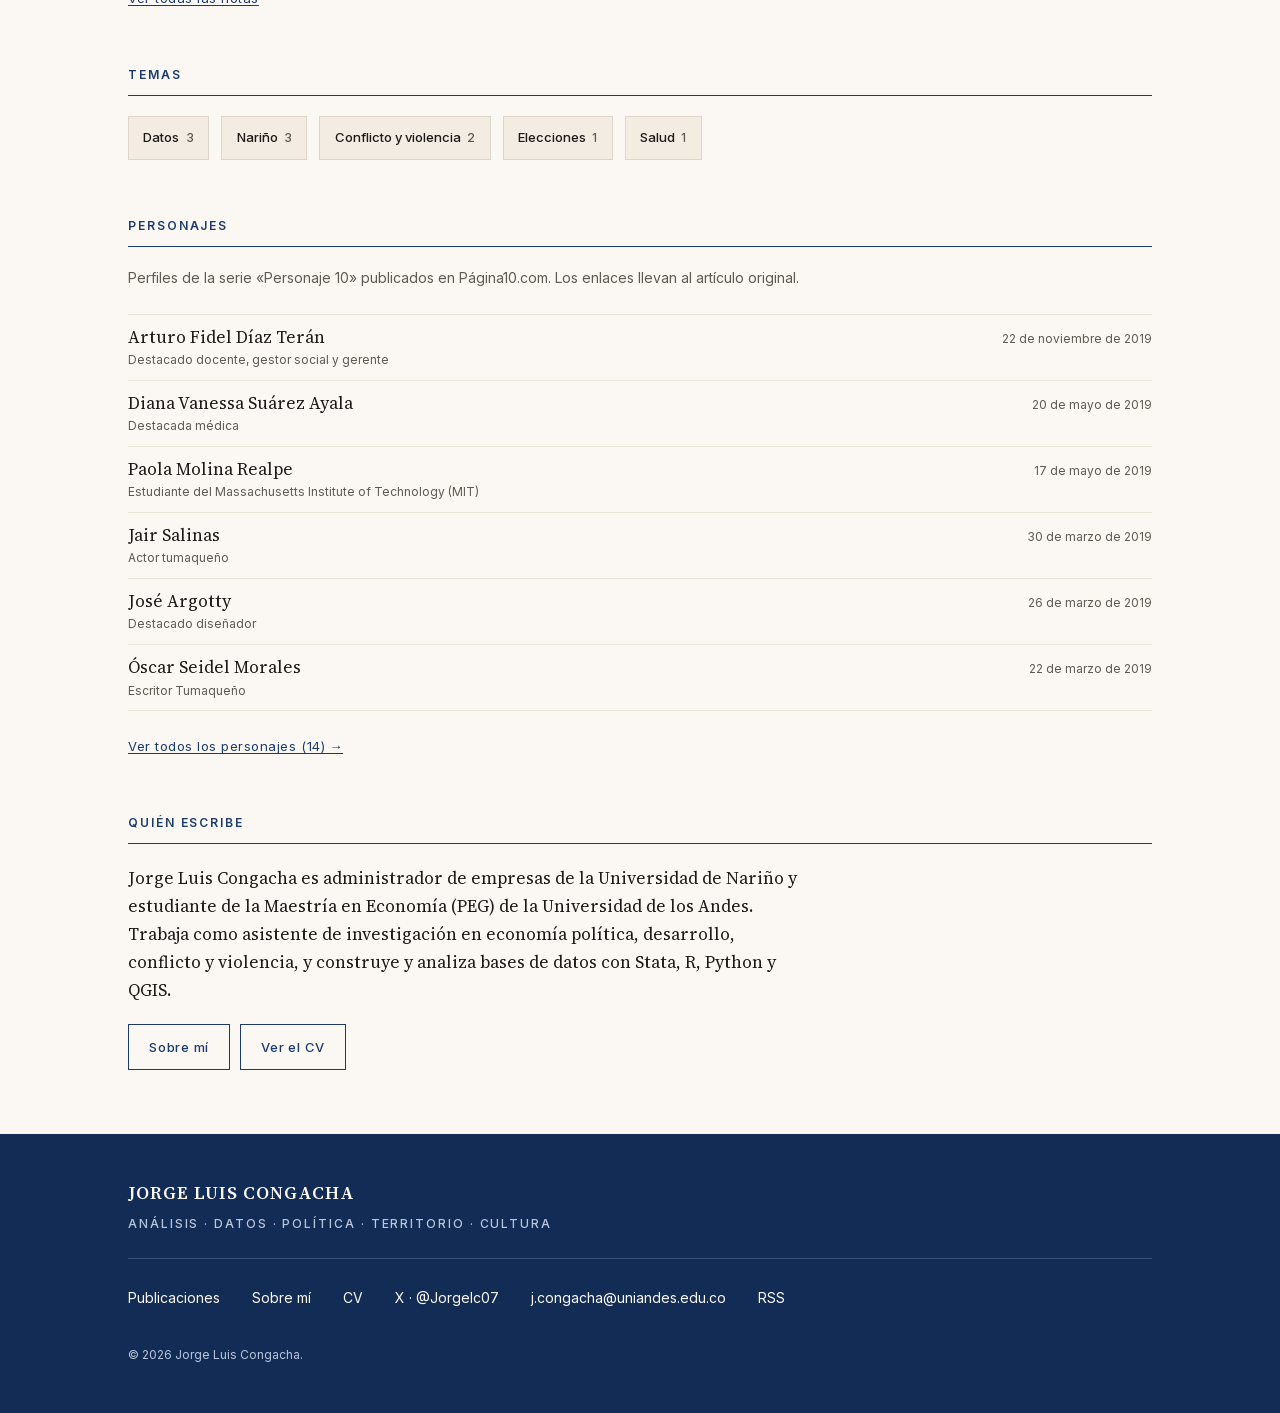
==== commit 47c2829b: "Publica la tercera nota: Salud en Nariño" ====
--- a/docs/index.html
+++ b/docs/index.html
@@ -60,19 +60,19 @@
         <p class="etiqueta-seccion">La nota</p>
         <div class="destacado__grid">
           <div class="destacado__texto">
-            <p class="antetitulo">Conflicto y violencia</p>
+            <p class="antetitulo">Salud</p>
             <h2 class="destacado__titulo" id="destacado-titulo">
-              <a href="articulos/narino-paz-territorial-homicidios-coca/index.html">Nariño: paz territorial, homicidios, coca y otros indicadores</a>
+              <a href="articulos/salud-narino-cobertura-reclamos-red-publica/index.html">Salud en Nariño: cobertura, reclamos y una red pública bajo presión</a>
             </h2>
-            <p class="destacado__bajada">Los homicidios en Nariño cayeron a su nivel más bajo desde 2010, pero los cultivos de coca alcanzaron en 2024 su máximo histórico y la extorsión volvió a aumentar durante 2025. Qué muestran, y qué no, los indicadores disponibles.</p>
-            <p class="metadatos">Por Jorge Luis Congacha · <time datetime="2026-08-08">8 de agosto de 2026</time> · 10 min de lectura</p>
-            <p><a class="boton" href="articulos/narino-paz-territorial-homicidios-coca/index.html">Leer más...</a></p>
+            <p class="destacado__bajada">Nariño registra una cobertura de afiliación inferior al promedio nacional, reclamos que crecen a un ritmo mayor que en el resto del suroccidente, la principal EPS del departamento bajo medidas especiales desde 2019 y una sucesión reciente de suspensiones o restricciones de servicios por incumplimientos de pago.</p>
+            <p class="metadatos">Por Jorge Luis Congacha · <time datetime="2026-08-29">29 de agosto de 2026</time> · 17 min de lectura</p>
+            <p><a class="boton" href="articulos/salud-narino-cobertura-reclamos-red-publica/index.html">Leer más...</a></p>
           </div>
           <figure class="destacado__figura">
-            <a href="articulos/narino-paz-territorial-homicidios-coca/index.html" tabindex="-1" aria-hidden="true">
-              <img src="assets/img/graficos/fig01-homicidios-narino-colombia-2010-2025.png" alt="" width="1600" height="896" decoding="async">
+            <a href="articulos/salud-narino-cobertura-reclamos-red-publica/index.html" tabindex="-1" aria-hidden="true">
+              <img src="assets/img/graficos/sal03-eps-con-mas-afiliados-por-municipio.png" alt="" width="1548" height="1806" decoding="async">
             </a>
-            <figcaption>Figura 1. Homicidios y tasa de homicidios en Nariño y Colombia, 2010–2025.</figcaption>
+            <figcaption>Figura 3. EPS con más afiliados en cada municipio de Nariño, julio de 2026.</figcaption>
           </figure>
         </div>
       </section>
@@ -80,6 +80,17 @@
       <section class="seccion" aria-labelledby="recientes">
         <h2 class="seccion__titulo" id="recientes">Notas recientes</h2>
         <div class="lista-notas">
+          <article class="resena">
+      <a class="resena__imagen" href="articulos/narino-paz-territorial-homicidios-coca/index.html" tabindex="-1" aria-hidden="true">
+        <img src="assets/img/graficos/fig01-homicidios-narino-colombia-2010-2025.png" alt="" loading="lazy" decoding="async">
+      </a>
+      <div class="resena__texto">
+        <p class="antetitulo">Conflicto y violencia</p>
+        <h3 class="resena__titulo"><a href="articulos/narino-paz-territorial-homicidios-coca/index.html">Nariño: paz territorial, homicidios, coca y otros indicadores</a></h3>
+        <p class="resena__bajada">Los homicidios en Nariño cayeron a su nivel más bajo desde 2010, pero los cultivos de coca alcanzaron en 2024 su máximo histórico y la extorsión volvió a aumentar durante 2025. Qué muestran, y qué no, los indicadores disponibles.</p>
+        <p class="metadatos"><time datetime="2026-08-08">8 de agosto de 2026</time> · 10 min de lectura</p>
+      </div>
+    </article>
           <article class="resena">
       <a class="resena__imagen" href="articulos/elecciones-coca-violencia-mapa-electoral-narino/index.html" tabindex="-1" aria-hidden="true">
         <img src="assets/img/graficos/elec01-mapa-cambio-izquierda-narino.png" alt="" loading="lazy" decoding="async">
@@ -97,10 +108,11 @@
       <section class="seccion" aria-labelledby="temas-titulo">
         <h2 class="seccion__titulo" id="temas-titulo">Temas</h2>
         <ul class="temas">
+      <li><a href="temas/datos/index.html">Datos <span>3</span></a></li>
+      <li><a href="temas/narino/index.html">Nariño <span>3</span></a></li>
       <li><a href="temas/conflicto-y-violencia/index.html">Conflicto y violencia <span>2</span></a></li>
-      <li><a href="temas/datos/index.html">Datos <span>2</span></a></li>
-      <li><a href="temas/narino/index.html">Nariño <span>2</span></a></li>
       <li><a href="temas/elecciones/index.html">Elecciones <span>1</span></a></li>
+      <li><a href="temas/salud/index.html">Salud <span>1</span></a></li>
     </ul>
       </section>
 
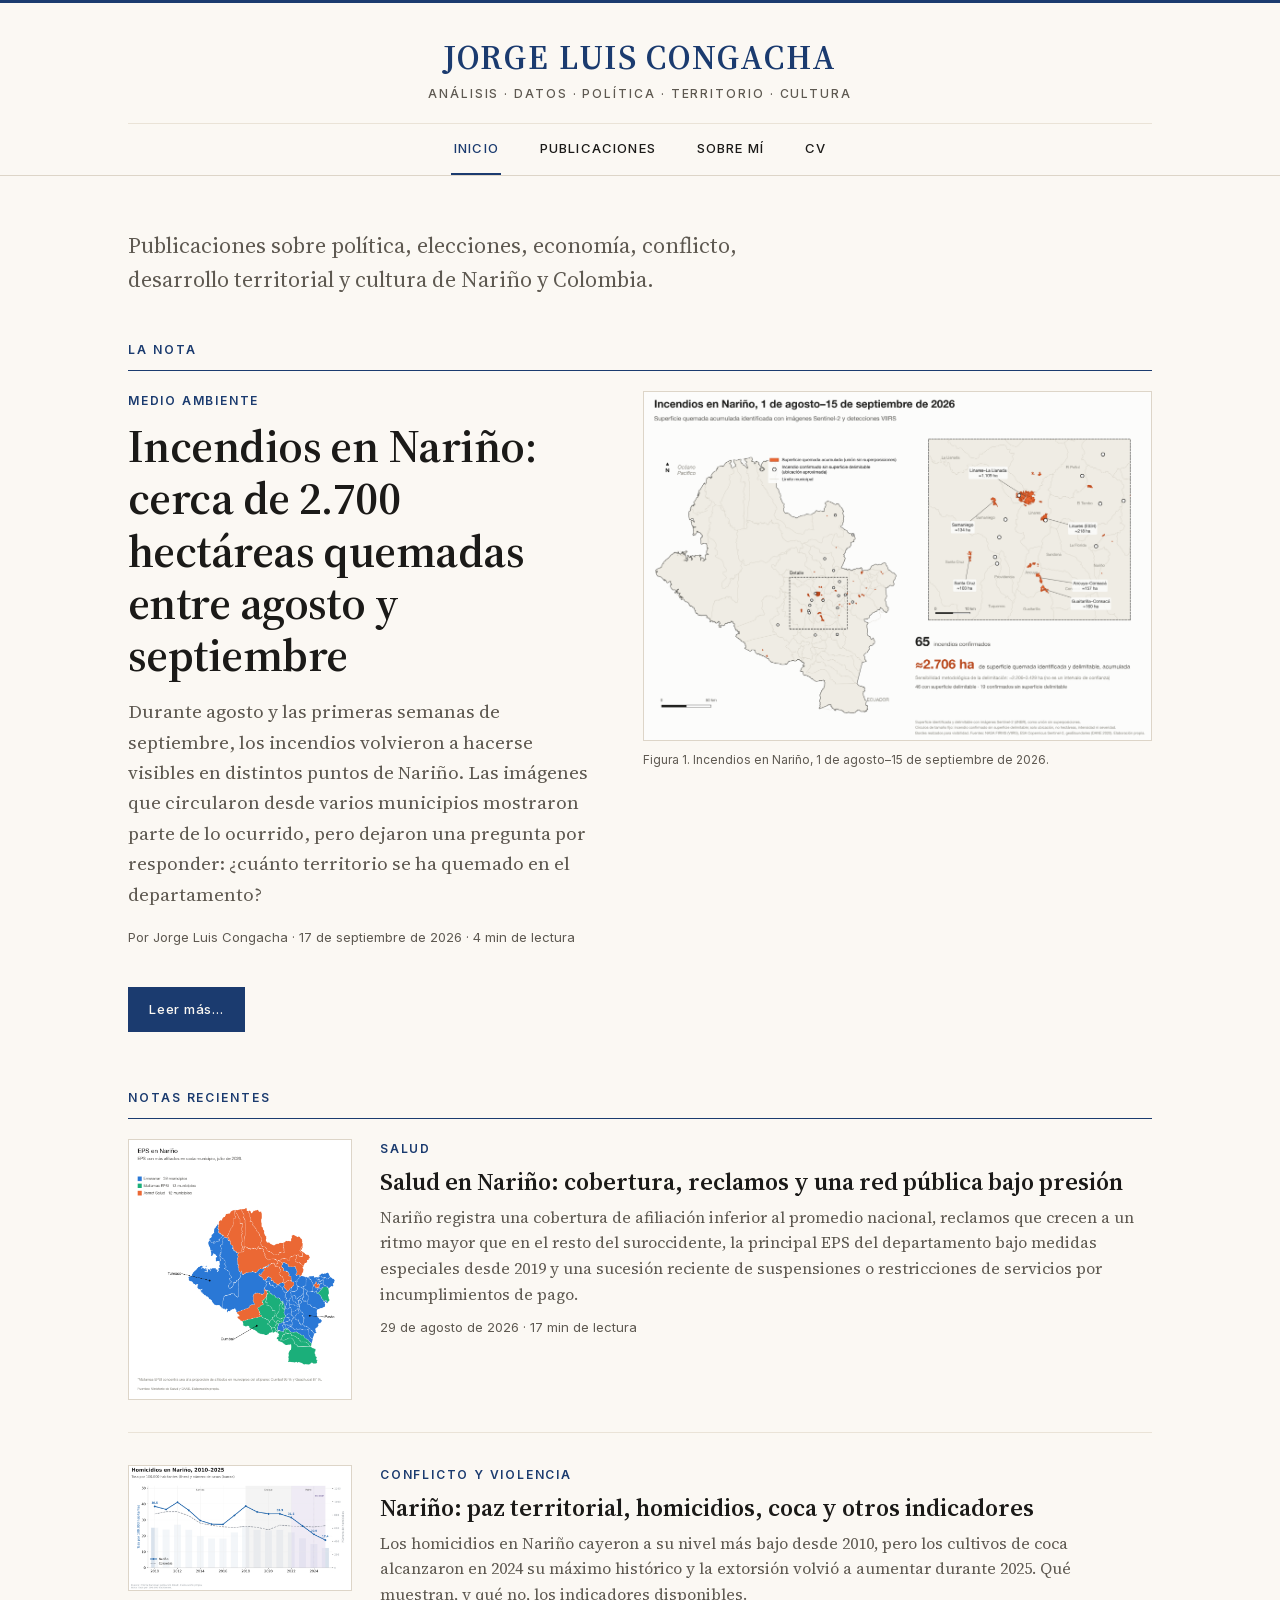
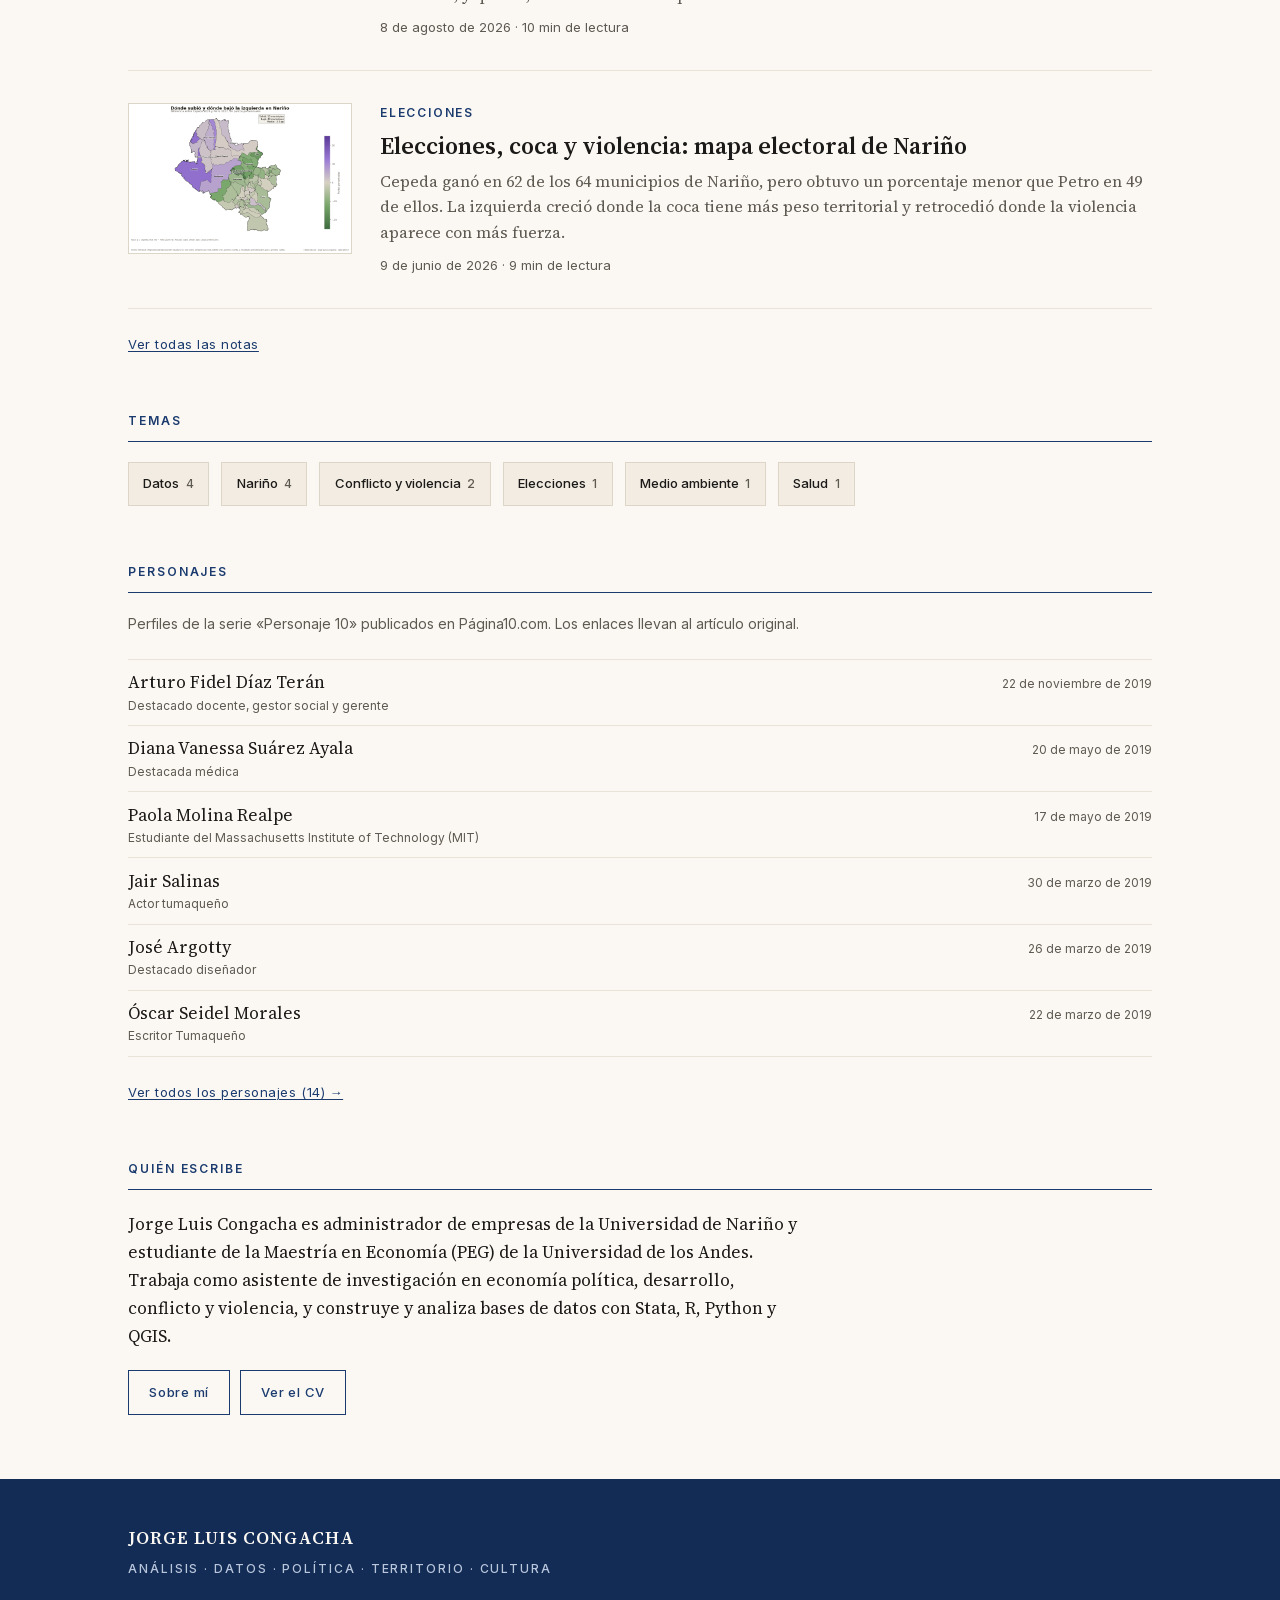
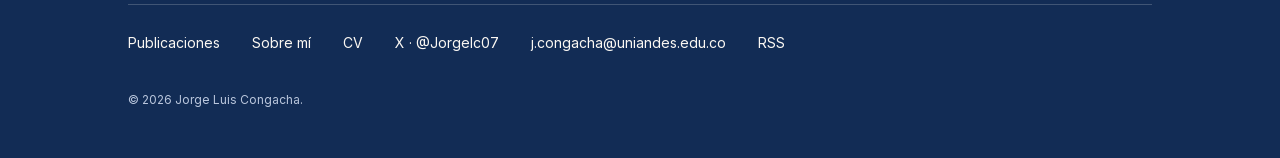
==== commit 0cd67f59: "Publica la cuarta nota: Incendios en Nariño Nota del 17 de septiembre de 2026 sobre la superficie qu" ====
--- a/docs/index.html
+++ b/docs/index.html
@@ -60,19 +60,19 @@
         <p class="etiqueta-seccion">La nota</p>
         <div class="destacado__grid">
           <div class="destacado__texto">
-            <p class="antetitulo">Salud</p>
+            <p class="antetitulo">Medio ambiente</p>
             <h2 class="destacado__titulo" id="destacado-titulo">
-              <a href="articulos/salud-narino-cobertura-reclamos-red-publica/index.html">Salud en Nariño: cobertura, reclamos y una red pública bajo presión</a>
+              <a href="articulos/incendios-narino-hectareas-quemadas-agosto-septiembre/index.html">Incendios en Nariño: cerca de 2.700 hectáreas quemadas entre agosto y septiembre</a>
             </h2>
-            <p class="destacado__bajada">Nariño registra una cobertura de afiliación inferior al promedio nacional, reclamos que crecen a un ritmo mayor que en el resto del suroccidente, la principal EPS del departamento bajo medidas especiales desde 2019 y una sucesión reciente de suspensiones o restricciones de servicios por incumplimientos de pago.</p>
-            <p class="metadatos">Por Jorge Luis Congacha · <time datetime="2026-08-29">29 de agosto de 2026</time> · 17 min de lectura</p>
-            <p><a class="boton" href="articulos/salud-narino-cobertura-reclamos-red-publica/index.html">Leer más...</a></p>
+            <p class="destacado__bajada">Durante agosto y las primeras semanas de septiembre, los incendios volvieron a hacerse visibles en distintos puntos de Nariño. Las imágenes que circularon desde varios municipios mostraron parte de lo ocurrido, pero dejaron una pregunta por responder: ¿cuánto territorio se ha quemado en el departamento?</p>
+            <p class="metadatos">Por Jorge Luis Congacha · <time datetime="2026-09-17">17 de septiembre de 2026</time> · 4 min de lectura</p>
+            <p><a class="boton" href="articulos/incendios-narino-hectareas-quemadas-agosto-septiembre/index.html">Leer más...</a></p>
           </div>
           <figure class="destacado__figura">
-            <a href="articulos/salud-narino-cobertura-reclamos-red-publica/index.html" tabindex="-1" aria-hidden="true">
-              <img src="assets/img/graficos/sal03-eps-con-mas-afiliados-por-municipio.png" alt="" width="1548" height="1806" decoding="async">
+            <a href="articulos/incendios-narino-hectareas-quemadas-agosto-septiembre/index.html" tabindex="-1" aria-hidden="true">
+              <img src="assets/img/graficos/inc01-incendios-narino-acumulado-agosto-septiembre-2026.png" alt="" width="2200" height="1509" decoding="async">
             </a>
-            <figcaption>Figura 3. EPS con más afiliados en cada municipio de Nariño, julio de 2026.</figcaption>
+            <figcaption>Figura 1. Incendios en Nariño, 1 de agosto–15 de septiembre de 2026.</figcaption>
           </figure>
         </div>
       </section>
@@ -80,6 +80,17 @@
       <section class="seccion" aria-labelledby="recientes">
         <h2 class="seccion__titulo" id="recientes">Notas recientes</h2>
         <div class="lista-notas">
+          <article class="resena">
+      <a class="resena__imagen" href="articulos/salud-narino-cobertura-reclamos-red-publica/index.html" tabindex="-1" aria-hidden="true">
+        <img src="assets/img/graficos/sal03-eps-con-mas-afiliados-por-municipio.png" alt="" loading="lazy" decoding="async">
+      </a>
+      <div class="resena__texto">
+        <p class="antetitulo">Salud</p>
+        <h3 class="resena__titulo"><a href="articulos/salud-narino-cobertura-reclamos-red-publica/index.html">Salud en Nariño: cobertura, reclamos y una red pública bajo presión</a></h3>
+        <p class="resena__bajada">Nariño registra una cobertura de afiliación inferior al promedio nacional, reclamos que crecen a un ritmo mayor que en el resto del suroccidente, la principal EPS del departamento bajo medidas especiales desde 2019 y una sucesión reciente de suspensiones o restricciones de servicios por incumplimientos de pago.</p>
+        <p class="metadatos"><time datetime="2026-08-29">29 de agosto de 2026</time> · 17 min de lectura</p>
+      </div>
+    </article>
           <article class="resena">
       <a class="resena__imagen" href="articulos/narino-paz-territorial-homicidios-coca/index.html" tabindex="-1" aria-hidden="true">
         <img src="assets/img/graficos/fig01-homicidios-narino-colombia-2010-2025.png" alt="" loading="lazy" decoding="async">
@@ -108,10 +119,11 @@
       <section class="seccion" aria-labelledby="temas-titulo">
         <h2 class="seccion__titulo" id="temas-titulo">Temas</h2>
         <ul class="temas">
-      <li><a href="temas/datos/index.html">Datos <span>3</span></a></li>
-      <li><a href="temas/narino/index.html">Nariño <span>3</span></a></li>
+      <li><a href="temas/datos/index.html">Datos <span>4</span></a></li>
+      <li><a href="temas/narino/index.html">Nariño <span>4</span></a></li>
       <li><a href="temas/conflicto-y-violencia/index.html">Conflicto y violencia <span>2</span></a></li>
       <li><a href="temas/elecciones/index.html">Elecciones <span>1</span></a></li>
+      <li><a href="temas/medio-ambiente/index.html">Medio ambiente <span>1</span></a></li>
       <li><a href="temas/salud/index.html">Salud <span>1</span></a></li>
     </ul>
       </section>
